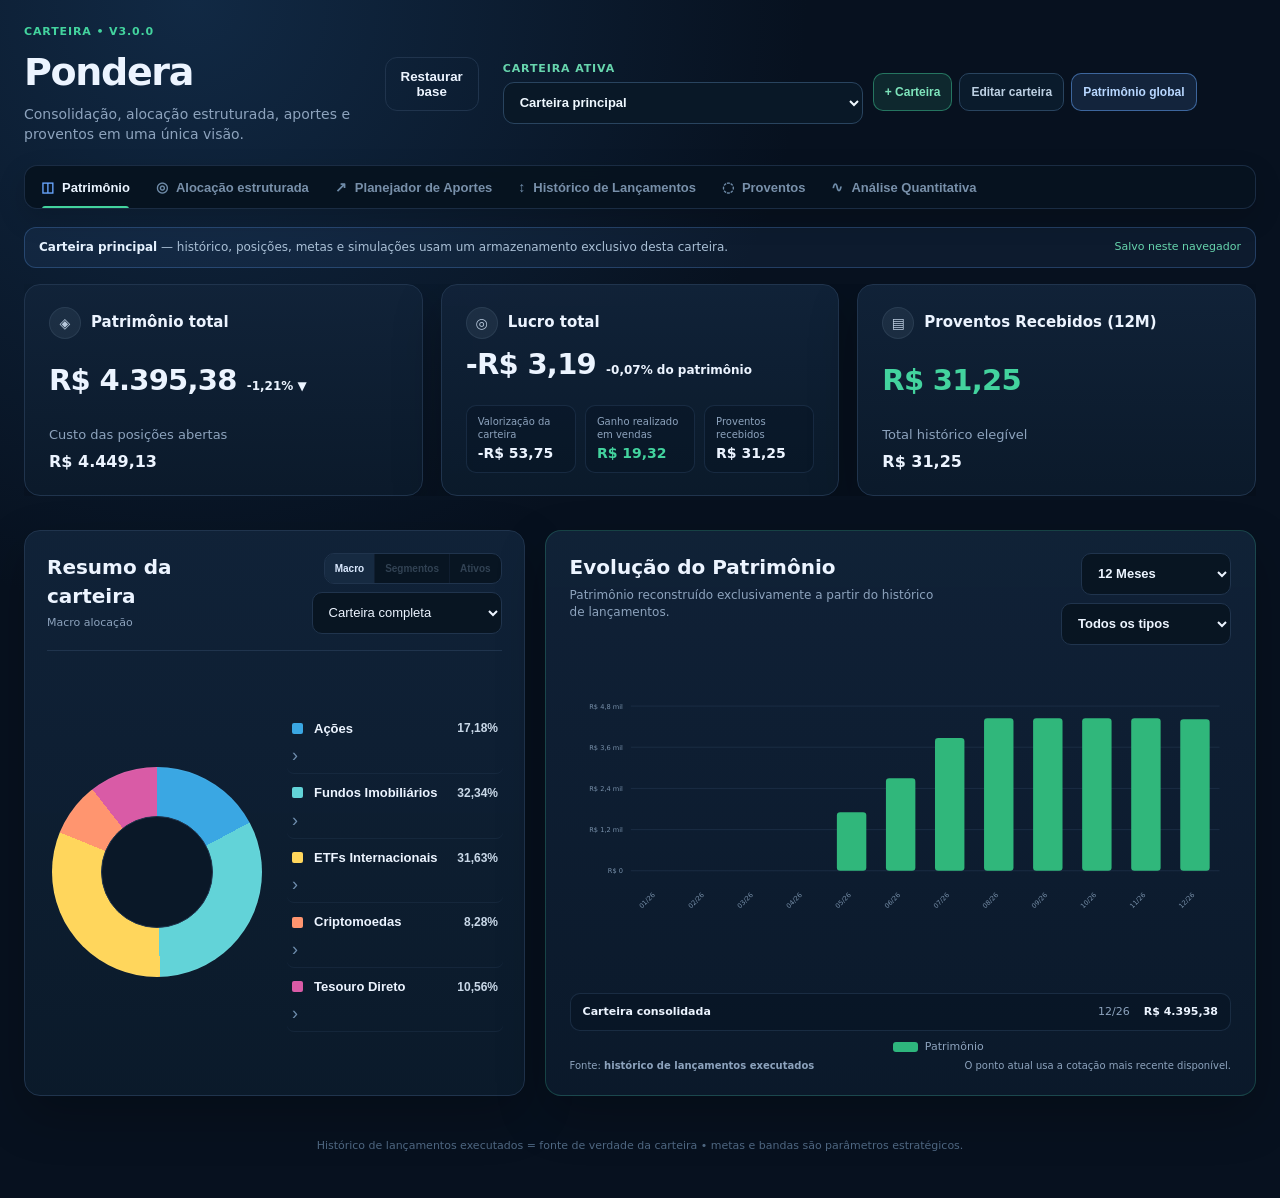
==== docs/index.html @ 2f313260 "feat: add local multi-portfolio consolidation" ====
<!doctype html>
<html lang="pt-BR">
<head>
<meta charset="utf-8"><meta name="viewport" content="width=device-width,initial-scale=1">
<title>Pondera | Carteira</title>
<meta name="description" content="Pondera — consolidação de carteira, alocação estruturada, planejamento de aportes e proventos.">
<link rel="stylesheet" href="styles.css">
<link rel="stylesheet" href="v13.css">
<link rel="stylesheet" href="v14.css">
<link rel="stylesheet" href="v24-patrimonio.css?v=24.5">
<link rel="stylesheet" href="v26.css?v=26.2">
<link rel="stylesheet" href="v28.css?v=28.3">
<link rel="stylesheet" href="v29.css?v=29.0">
<link rel="stylesheet" href="v33-portfolio-summary.css?v=33.0">
<link rel="stylesheet" href="v37-quantitative.css?v=37.1">
<link rel="stylesheet" href="v38-quantitative.css?v=38.2">
<link rel="stylesheet" href="v39-workspace.css?v=39.1">
<link rel="stylesheet" href="v40-platform.css?v=40.0">
</head>
<body>
<main class="shell">
<header class="topbar">
  <div>
    <div class="eyebrow">CARTEIRA • V3.1.0 LOCAL</div>
    <h1>Pondera</h1>
    <p>Consolidação, alocação estruturada, aportes e proventos em uma única visão.</p>
  </div>
  <button id="reset" class="ghost">Restaurar base</button>
</header>

<section id="kpis" class="grid kpis"></section>

<section class="card contribution">
  <div class="controlIntro">
    <h2>Planejador de aportes <span class="infoTip" tabindex="0" data-tip="Distribui o orçamento mensal entre as classes mais abaixo de seus pesos-alvo. A sugestão é apenas um ponto de partida: os aportes podem ser alterados manualmente ou alimentados pela simulação de lançamentos.">?</span></h2>
    <p>Defina seu orçamento do mês e ajuste a distribuição entre as classes.</p>
  </div>
  <div class="controlGrid">
    <label>Aporte do mês <span class="infoTip" tabindex="0" data-tip="É o orçamento total que você pretende investir neste mês. O planejador usa esse valor para calcular uma sugestão de distribuição.">?</span><div class="inputMoney"><span>R$</span><input id="contribution" type="number" min="0" step="50"></div></label>
    <div><span class="controlLabel">Saldo do aporte <span class="infoTip" tabindex="0" data-tip="Mostra quanto do orçamento ainda falta distribuir. Se ficar negativo, a soma dos aportes escolhidos ultrapassou o orçamento do mês.">?</span></span><div id="contributionBalance" class="balanceBox"></div></div>
    <label>Banda de desbalanceamento <span class="infoTip" tabindex="0" data-tip="Define a tolerância em torno da meta de cada classe. Exemplo: meta de 20% com banda de 25% aceita pesos entre 15% e 25%.">?</span><div class="bandInput"><span>±</span><input id="band" type="number" min="0" max="100" step="1"><span>%</span></div></label>
    <button id="applySuggestion" class="primary">Aplicar sugestão do planejador</button>
  </div>
</section>

<section class="card chartsCard">
  <div class="sectionTitle">
    <div>
      <h2>Macro alocação da carteira <span class="infoTip" tabindex="0" data-tip="Mostra como seu patrimônio está distribuído entre as grandes classes de ativos. Clique em uma fatia ou na legenda para destacar uma classe.">?</span></h2>
      <p>Compare a composição atual com os pesos-alvo definidos abaixo.</p>
    </div>
    <button id="toggleIdeal" class="ghost compact">Mostrar ideal</button>
  </div>
  <div id="charts" class="charts">
    <div class="chartPanel">
      <div class="chartHeading"><strong>Atual</strong><span>Composição hoje</span></div>
      <div class="pieWrap"><div id="currentPie" class="pie interactivePie" role="img" aria-label="Gráfico de macro alocação atual"><div class="pieCenter"><strong id="currentPieLabel">Atual</strong><span id="currentPieValue">100%</span></div></div></div>
      <div id="currentLegend" class="legend"></div>
    </div>
    <div id="idealPanel" class="chartPanel idealPanel hidden">
      <div class="chartHeading"><strong>Ideal</strong><span>Pesos-alvo</span></div>
      <div class="pieWrap"><div id="idealPie" class="pie interactivePie" role="img" aria-label="Gráfico de macro alocação ideal"><div class="pieCenter"><strong id="idealPieLabel">Ideal</strong><span id="idealTotal">100%</span></div></div></div>
      <div id="idealLegend" class="legend"></div>
    </div>
  </div>
  <div id="pieHint" class="chartHint">Clique em uma fatia ou em uma classe da legenda para destacá-la.</div>
</section>

<section class="layout">
  <div class="card tableCard">
    <div class="sectionTitle">
      <div><h2>Macro alocação</h2><p>Edite valores, metas e aportes. Os nomes das classes seguem um catálogo padronizado.</p></div>
      <div class="sectionActions"><span id="targetTotal" class="pill"></span><button id="addClass" class="ghost compact">+ Adicionar classe</button></div>
    </div>
    <div class="tableWrap"><table><thead><tr>
      <th>Classe</th><th>Valor atual</th><th>Peso atual</th>
      <th>Meta <span class="infoTip" tabindex="0" data-tip="Percentual desejado para a classe na sua carteira ideal. O conjunto das metas deve, de preferência, somar 100%.">?</span></th>
      <th>Faixa <span class="infoTip" tabindex="0" data-tip="Intervalo aceitável calculado a partir da meta e da banda de desbalanceamento escolhida.">?</span></th>
      <th>Status <span class="infoTip" tabindex="0" data-tip="OK significa que o peso atual está dentro da faixa permitida. NOK significa que a classe está fora da banda definida.">?</span></th>
      <th>Aporte <span class="infoTip" tabindex="0" data-tip="Valor planejado para investir nesta classe. Pode vir da sugestão do planejador, de edição manual ou da soma das compras em simulação.">?</span></th>
      <th>Peso pós-aporte <span class="infoTip" tabindex="0" data-tip="Participação projetada da classe depois de considerar exatamente os aportes preenchidos na tabela.">?</span></th><th>Ações</th>
    </tr></thead><tbody id="rows"></tbody></table></div>
  </div>
  <aside class="card recommendation">
    <div class="sectionTitle"><div><h2>Distribuição planejada <span class="infoTip" tabindex="0" data-tip="Resume para onde irá o aporte deste mês. A classe de maior prioridade aparece destacada antes da lista.">?</span></h2><p>Seu plano atual comparado à sugestão do planejador de aportes.</p></div></div>
    <div id="priorityCard" class="priorityCard"></div><div id="ranking" class="rankList"></div>
    <div class="note"><strong>Como funciona</strong><p>O planejador busca reduzir os déficits em relação aos pesos-alvo. Se houver lançamentos em simulação, as compras passam a alimentar automaticamente a coluna Aporte.</p></div>
  </aside>
</section>

<section id="transactionsSection" class="card transactionsCard">
  <div class="sectionTitle holdingsTitle">
    <div><h2>Lançamentos & simulação de aportes <span class="infoTip" tabindex="0" data-tip="Monte uma lista de compras antes de executá-las. Enquanto estiverem em simulação, as compras alimentam a coluna Aporte e recalculam os pesos projetados. Só depois da execução o valor atual da carteira é alterado.">?</span></h2><p>Teste uma combinação de compras, compare com o aporte ideal por classe e execute somente quando estiver satisfeito.</p></div>
    <div class="txHeaderActions"><button id="clearSimulation" class="dangerGhost">Limpar simulação</button><button id="newTransaction" class="primary compactPrimary">+ Novo lançamento</button></div>
  </div>
  <div id="txSummary" class="txSummary"></div>
  <div class="tableWrap"><table class="pendingTable"><thead><tr><th>Ativo</th><th>Classe</th><th>Ordem</th><th>Quantidade</th><th>Preço unitário</th><th>Total</th><th>Aporte ideal</th><th>Data</th><th>Ações</th></tr></thead><tbody id="pendingRows"></tbody></table></div>
  <div class="txFooter"><div class="txFooterText">Compras em simulação entram na coluna <strong>Aporte</strong>. Vendas ficam registradas no teste, mas só alteram o patrimônio quando os lançamentos são executados.</div><button id="executeTransactions" class="executeButton">Executar lançamentos</button></div>
  <div class="historyBlock">
    <div class="historyHeader"><div><h3>Histórico de lançamentos</h3><span id="historyCount"></span></div><button id="toggleHistory" class="ghost compact">Ver todos</button></div>
    <div class="tableWrap"><table class="historyTable"><thead><tr><th>Ativo</th><th>Classe</th><th>Ordem</th><th>Quantidade</th><th>Preço unitário</th><th>Total</th><th>Data</th><th>Origem</th></tr></thead><tbody id="historyRows"></tbody></table></div>
  </div>
</section>

<section class="card evolutionCard">
  <div class="evolutionHeader">
    <div><h2>Evolução de aportes <span class="infoTip" tabindex="0" data-tip="Usa os lançamentos de compra registrados no histórico. As barras mostram o total acumulado e a linha mostra quanto foi aportado em cada mês ou ano.">?</span></h2><p> acompanhe quanto foi aportado ao longo do tempo e alterne entre visão mensal e anual.</p></div>
    <div class="chartControls"><button id="modeMonthly" class="active">Mensal</button><button id="modeAnnual">Anual</button><select id="chartRange"><option value="12">12 meses</option><option value="24">24 meses</option><option value="all">Todo o histórico</option></select></div>
  </div>
  <div id="aportesChart" class="aportesChart"></div>
  <div class="chartLegendV14"><span><i class="legendBar"></i>Aportes acumulados</span><span><i class="legendLine"></i>Aporte do período</span></div>
  <div class="chartFootV14"><span id="chartEvolutionSummary"></span><span>Compras históricas em USD sem câmbio conhecido não são convertidas automaticamente.</span></div>
</section>

<section class="card holdingsCard">
  <div class="sectionTitle holdingsTitle">
    <div><h2>Ativos na carteira <span class="infoTip" tabindex="0" data-tip="Cadastro dos ativos individuais da carteira. Lançamentos executados nesta versão passam a atualizar automaticamente as posições correspondentes.">?</span></h2><p>Pesquise, filtre por classe e use “Testar aporte” para enviar um ativo à simulação de lançamentos.</p></div>
    <button id="addHolding" class="primary compactPrimary">+ Adicionar ativo</button>
  </div>
  <div class="holdingsToolbar"><div id="holdingFilters" class="filterChips"></div><div class="holdingSearch"><span>⌕</span><input id="holdingSearch" type="search" placeholder="Buscar ativo ou nome"></div></div>
  <div class="tableWrap holdingsTableWrap"><table class="holdingsTable"><thead><tr><th>Ativo</th><th>Classe</th><th>Quantidade</th><th>Preço</th><th>Valor</th><th>Peso na lista <span class="infoTip" tabindex="0" data-tip="Participação do ativo no valor total dos ativos cadastrados nesta lista.">?</span></th><th>Ações</th></tr></thead><tbody id="holdingRows"></tbody></table></div>
  <div class="holdingsFooter"><span id="holdingSummary"></span><button id="toggleHoldings" class="ghost compact">Ver todos</button></div>
</section>

<footer>Histórico de lançamentos executados = fonte de verdade da carteira • metas e bandas são parâmetros estratégicos.</footer>
</main>

<dialog id="classDialog" class="modal"><form id="classForm" method="dialog" class="modalCard"><div class="modalHeader"><div><span class="eyebrow">MACRO ALOCAÇÃO</span><h3>Adicionar classe</h3></div><button type="button" class="iconButton" data-close="classDialog">×</button></div><label id="classNameLegacy">Nome da classe<input id="className" type="text" required placeholder="Classe"></label><div class="modalGrid"><label>Valor atual (R$)<input id="classCurrent" type="number" min="0" step="10" value="0"></label><label>Meta (%)<input id="classTarget" type="number" min="0" max="100" step="1" value="0"></label></div><div class="modalActions"><button type="button" class="ghost" data-close="classDialog">Cancelar</button><button type="submit" class="primary">Adicionar classe</button></div></form></dialog>

<dialog id="holdingDialog" class="modal"><form id="holdingForm" method="dialog" class="modalCard"><div class="modalHeader"><div><span class="eyebrow">LISTA DE ATIVOS</span><h3 id="holdingDialogTitle">Adicionar ativo</h3></div><button type="button" class="iconButton" data-close="holdingDialog">×</button></div><input id="holdingEditId" type="hidden"><div class="modalGrid"><label>Ticker<input id="holdingTicker" type="text" required placeholder="Ex.: ITUB4"></label><label>Nome / descrição<input id="holdingName" type="text" placeholder="Ex.: Itaú Unibanco"></label></div><label>Classe<select id="holdingClass"></select></label><div class="modalGrid three"><label>Quantidade<input id="holdingQty" type="number" min="0" step="0.000001" value="0"></label><label>Preço (R$)<input id="holdingPrice" type="number" min="0" step="0.01" value="0"></label><label>Valor total (R$)<input id="holdingValue" type="number" min="0" step="0.01" placeholder="automático"></label></div><div class="modalHelp">Se “Valor total” ficar vazio, o sistema usa quantidade × preço.</div><div class="modalActions"><button type="button" class="ghost" data-close="holdingDialog">Cancelar</button><button type="submit" class="primary">Salvar ativo</button></div></form></dialog>

<dialog id="txDialog" class="modal modalWide"><form id="txForm" method="dialog" class="modalCard"><div class="modalHeader"><div><span class="eyebrow">SIMULAÇÃO</span><h3>Novo lançamento</h3></div><button id="closeTxDialog" type="button" class="iconButton">×</button></div><div class="txFormGrid"><label>Ativo / ticker<input id="txTicker" type="text" required placeholder="Ex.: ITUB4"></label><label>Nome / descrição<input id="txName" type="text" placeholder="Opcional"></label></div><div class="txFormGrid three"><label>Classe<select id="txClass"></select></label><label>Ordem<select id="txSide"><option>Compra</option><option>Venda</option></select></label><label>Moeda<select id="txCurrency"><option value="BRL">BRL</option><option value="USD">USD</option></select></label></div><div class="txFormGrid three"><label>Quantidade<input id="txQty" type="number" min="0" step="0.000001" required></label><label>Preço unitário<input id="txPrice" type="number" min="0" step="0.000001" required></label><label id="txFxWrap" class="fxField hidden">Câmbio USD/BRL<input id="txFx" type="number" min="0" step="0.0001" placeholder="Ex.: 5,40"></label></div><div class="txFormGrid"><label>Data do lançamento<input id="txDate" type="date" required></label><div></div></div><div class="txPreview"><div class="txPreviewBox"><span>Total na moeda</span><strong id="txNativePreview">R$ 0,00</strong></div><div class="txPreviewBox"><span>Total consolidado</span><strong id="txBrlPreview">R$ 0,00</strong></div><div class="txPreviewBox"><span>Aporte ideal da classe</span><strong id="txIdealPreview">R$ 0,00</strong></div></div><div class="modalHelp">Para ativos em USD, informe o câmbio usado na operação. O dashboard precisa do valor equivalente em reais para projetar e consolidar a macro alocação.</div><div class="modalActions"><button type="button" class="ghost" onclick="document.getElementById('txDialog').close()">Cancelar</button><button type="submit" class="primary">Adicionar à simulação</button></div></form></dialog>

<div id="globalTooltip" class="globalTooltip" role="tooltip" aria-hidden="true"></div>
<script src="config.js?v=40.0"></script>
<script src="core/finance-service.js?v=40.0"></script>
<script src="core/supabase-repository.js?v=40.0"></script>
<script src="core/portfolio-store.js?v=40.0"></script>
<script src="core/local-portfolio-repository.js?v=40.1"></script>
<script src="core/local-consolidation.js?v=40.1"></script>
<script src="app.js?v=12.2"></script>
<script src="v13-core.js"></script>
<script src="v13-tooltips.js?v=13.1"></script>
<script src="v14.js"></script>
<script src="v21.js?v=21.36"></script>
<script src="v40-platform.js?v=40.1"></script>
</body>
</html>
---- docs/styles.css ----
:root{--bg:#07111f;--panel:#0d1b2d;--panel2:#102238;--line:#20344d;--text:#ecf4ff;--muted:#8da3bd;--green:#43d39e;--amber:#ffbd66;--red:#ff7b86;--blue:#69a7ff;--shadow:0 20px 50px rgba(0,0,0,.24)}*{box-sizing:border-box}body{margin:0;background:radial-gradient(circle at 15% 0%,#112944 0,transparent 38%),var(--bg);color:var(--text);font-family:Inter,ui-sans-serif,system-ui,-apple-system,BlinkMacSystemFont,"Segoe UI",sans-serif}.shell{max-width:1520px;margin:auto;padding:34px 28px 50px}.topbar{display:flex;align-items:flex-start;justify-content:space-between;gap:24px;margin-bottom:28px}.eyebrow{font-size:12px;letter-spacing:.14em;color:var(--green);font-weight:800}.topbar h1{font-size:34px;letter-spacing:-.03em;margin:8px 0 6px}.topbar p,.sectionTitle p,.contribution p,.holdingsTitle p{color:var(--muted);margin:0}.ghost,.primary{border-radius:12px;padding:11px 15px;cursor:pointer;font-weight:700}.ghost{background:transparent;color:var(--text);border:1px solid var(--line)}.ghost:hover{border-color:#365474;background:rgba(105,167,255,.05)}.ghost.compact{padding:9px 12px;font-size:12px}.primary{background:linear-gradient(180deg,#53dca8,#37bf8d);color:#062117;border:0;align-self:end;min-height:42px}.primary:hover{filter:brightness(1.05)}.compactPrimary{padding:9px 13px;min-height:38px;font-size:12px}.grid{display:grid}.kpis{grid-template-columns:repeat(auto-fit,minmax(190px,1fr));gap:14px;margin-bottom:14px}.card{background:linear-gradient(180deg,rgba(17,35,57,.94),rgba(11,26,43,.96));border:1px solid var(--line);border-radius:18px;box-shadow:var(--shadow)}.kpi{padding:20px}.kpiLabel{display:flex!important;align-items:center;gap:6px;color:var(--muted);font-size:13px}.kpi strong{display:block;font-size:25px;margin:10px 0 5px;letter-spacing:-.02em}.kpi small{color:#6f87a3;line-height:1.35}.kpi.accent{border-color:rgba(67,211,158,.4);box-shadow:inset 0 0 0 1px rgba(67,211,158,.08),var(--shadow)}.kpi.dispersion{border-color:rgba(192,132,252,.34)}.contribution{display:flex;align-items:center;justify-content:space-between;gap:28px;padding:19px 22px;margin-bottom:14px}.controlIntro{max-width:440px}.contribution h2,.sectionTitle h2{font-size:17px;margin:0 0 5px}.controlGrid{display:grid;grid-template-columns:180px 190px 210px auto;gap:12px;align-items:end}.contribution label,.controlLabel{font-size:12px;color:var(--muted);font-weight:700}.inputMoney,.cellInput,.targetInput,.bandInput{display:flex;align-items:center;background:#081522;border:1px solid var(--line);border-radius:10px;overflow:hidden;margin-top:6px}.inputMoney span,.cellInput span,.targetInput span,.bandInput span{padding:0 9px;color:var(--muted);font-size:12px}.inputMoney input,.cellInput input,.targetInput input,.bandInput input{background:transparent;color:var(--text);border:0;outline:0;padding:10px 8px;font-weight:700}.inputMoney input{width:130px}.cellInput input{width:105px}.targetInput input{width:58px}.bandInput input{width:70px;text-align:center}.aporteInput input{width:95px}.balanceBox{height:42px;margin-top:6px;border:1px solid var(--line);border-radius:10px;background:#081522;padding:7px 12px;display:flex;justify-content:center;flex-direction:column}.balanceBox strong{font-size:14px}.balanceBox small{font-size:10px;margin-top:1px}.balanceBox.good strong,.balanceBox.good small{color:var(--green)}.balanceBox.warn strong,.balanceBox.warn small{color:var(--amber)}.balanceBox.over strong,.balanceBox.over small{color:var(--red)}.chartsCard{padding:20px;margin-bottom:14px}.sectionTitle{display:flex;justify-content:space-between;align-items:flex-start;gap:16px;margin-bottom:18px}.sectionActions{display:flex;align-items:center;gap:9px;flex-wrap:wrap;justify-content:flex-end}.charts{display:grid;grid-template-columns:1fr;gap:14px}.charts.compare{grid-template-columns:1fr 1fr}.chartPanel{border:1px solid rgba(32,52,77,.78);border-radius:15px;padding:18px;background:rgba(5,16,29,.32);display:grid;grid-template-columns:auto minmax(260px,420px);grid-template-areas:"head head" "pie legend";gap:14px 24px;align-items:center;justify-content:start}.charts.compare .chartPanel{grid-template-columns:auto minmax(220px,1fr);justify-content:stretch}.chartHeading{grid-area:head;display:flex;align-items:baseline;gap:8px}.chartHeading strong{font-size:14px}.chartHeading span{font-size:11px;color:var(--muted)}.pieWrap{grid-area:pie;display:grid;place-items:center}.pie{width:210px;height:210px;border-radius:50%;position:relative;display:grid;place-items:center;box-shadow:inset 0 0 0 1px rgba(255,255,255,.04);transition:background .2s ease,transform .2s ease}.interactivePie{cursor:pointer}.interactivePie:hover{transform:scale(1.012)}.pieCenter{width:116px;height:116px;border-radius:50%;background:#0a1828;border:1px solid var(--line);display:grid;place-items:center;align-content:center;gap:2px;position:relative;z-index:1;text-align:center;padding:10px}.pieCenter strong{font-size:13px;max-width:94px;line-height:1.15}.pieCenter span{font-size:11px;color:var(--muted)}.legend{grid-area:legend;display:grid;grid-template-columns:repeat(2,minmax(155px,195px));gap:10px 16px;align-content:center;max-width:430px}.charts.compare .legend{grid-template-columns:repeat(2,minmax(125px,1fr));max-width:none}.legendItem{display:grid;grid-template-columns:10px 1fr auto;align-items:center;gap:9px;font-size:12px;color:var(--muted);padding:7px 8px;border-radius:9px;cursor:pointer;border:1px solid transparent;transition:.18s ease}.legendItem:hover{background:rgba(105,167,255,.06)}.legendItem strong{font-size:13px;color:var(--text);font-weight:700}.legendItem>span:last-child{font-size:12px}.legendDot{width:10px;height:10px;border-radius:50%}.legendItem.selected{background:rgba(105,167,255,.09);border-color:rgba(105,167,255,.24)}.legendItem.dimmed{opacity:.38}.chartHint{font-size:11px;color:#607997;margin-top:12px}.hidden{display:none!important}.layout{display:grid;grid-template-columns:minmax(0,1fr) 350px;gap:14px;margin-bottom:14px}.tableCard{padding:20px;overflow:hidden}.pill{display:inline-flex;align-items:center;border-radius:999px;padding:6px 10px;font-size:11px;font-weight:800;letter-spacing:.04em}.pill.ok{background:rgba(67,211,158,.13);color:#73e4b9;border:1px solid rgba(67,211,158,.25)}.pill.warn{background:rgba(255,189,102,.13);color:#ffd096;border:1px solid rgba(255,189,102,.25)}.pill.bad{background:rgba(255,123,134,.13);color:#ff9fa8;border:1px solid rgba(255,123,134,.25)}.tableWrap{overflow-x:auto}table{width:100%;border-collapse:collapse;min-width:1200px}th{font-size:11px;text-transform:uppercase;letter-spacing:.06em;color:#69829e;text-align:left;padding:0 12px 11px;white-space:nowrap}td{padding:13px 12px;border-top:1px solid rgba(32,52,77,.72);font-size:13px;color:#cdd9e8}.assetName{display:flex;align-items:center;font-weight:700;color:var(--text);white-space:nowrap}.dot{width:8px;height:8px;border-radius:50%;background:var(--blue);margin-right:9px;box-shadow:0 0 0 4px rgba(105,167,255,.1)}.bar{width:82px;height:4px;background:#162a42;border-radius:3px;margin-top:6px;overflow:hidden}.bar i{display:block;height:100%;background:linear-gradient(90deg,var(--blue),var(--green));border-radius:3px}.positive{color:var(--green)}.postWeight{display:flex;flex-direction:column;gap:5px}.postWeight small{font-size:10px;color:var(--muted)}.recommendation{padding:20px}.rankList{display:flex;flex-direction:column;gap:3px}.rank{display:grid;grid-template-columns:28px 1fr auto;align-items:center;gap:10px;padding:12px 0;border-top:1px solid rgba(32,52,77,.72)}.rank:first-child{border-top:0}.rankNo{width:24px;height:24px;display:grid;place-items:center;border-radius:8px;background:#142a43;color:#8bb9f7;font-size:11px;font-weight:800}.rank div{display:flex;flex-direction:column}.rank small{color:var(--muted);margin-top:3px;line-height:1.35}.rank b{font-size:12px;color:var(--green)}.note{margin-top:17px;padding:14px;border-radius:13px;background:rgba(105,167,255,.07);border:1px solid rgba(105,167,255,.15)}.note strong{font-size:12px}.note p{font-size:12px;line-height:1.5;color:var(--muted);margin:6px 0 0}.dangerButton,.editButton{border:1px solid rgba(255,123,134,.22);background:rgba(255,123,134,.06);color:#ff9fa8;border-radius:9px;cursor:pointer;padding:7px 9px;font-weight:700;font-size:11px}.editButton{border-color:rgba(105,167,255,.22);background:rgba(105,167,255,.06);color:#9bc3ff}.rowActions{display:flex;gap:6px}.holdingsCard{padding:20px}.holdingsTitle{align-items:center}.holdingsToolbar{display:flex;justify-content:space-between;gap:14px;align-items:center;margin-bottom:16px}.filterChips{display:flex;flex-wrap:wrap;gap:7px}.filterChip{border:1px solid var(--line);background:#091827;color:#8ca6c2;padding:7px 11px;border-radius:999px;font-size:11px;font-weight:700;cursor:pointer}.filterChip.active{background:rgba(105,167,255,.13);border-color:rgba(105,167,255,.35);color:#b8d6ff}.holdingSearch{display:flex;align-items:center;min-width:240px;border:1px solid var(--line);background:#081522;border-radius:11px;padding:0 10px}.holdingSearch span{color:#6c86a2}.holdingSearch input{width:100%;border:0;background:transparent;color:var(--text);outline:0;padding:10px 7px}.holdingsTable{min-width:920px}.holdingTicker{display:flex;flex-direction:column;gap:3px}.holdingTicker strong{font-size:13px;color:var(--text)}.holdingTicker small{font-size:10px;color:var(--muted);max-width:250px;white-space:nowrap;overflow:hidden;text-overflow:ellipsis}.classBadge{display:inline-flex;padding:5px 8px;border-radius:999px;background:rgba(105,167,255,.08);border:1px solid rgba(105,167,255,.16);font-size:10px;color:#a9c9f2;font-weight:700}.holdingsFooter{display:flex;align-items:center;justify-content:space-between;border-top:1px solid rgba(32,52,77,.72);padding-top:13px;margin-top:5px}.holdingsFooter span{font-size:11px;color:var(--muted)}.emptyState{text-align:center;padding:28px;color:var(--muted)}.infoTip{position:relative;display:inline-grid!important;place-items:center;width:16px;height:16px;border:1px solid #36516e;border-radius:50%;font-size:10px!important;line-height:1;color:#8eacca!important;background:#0a1b2d;cursor:help;vertical-align:middle;font-weight:800!important;text-transform:none!important;letter-spacing:0!important}.infoTip:hover,.infoTip:focus{border-color:#6ca9ed;color:#cfe5ff!important;outline:none}.infoTip::after{content:attr(data-tip);position:absolute;left:50%;bottom:calc(100% + 10px);transform:translateX(-50%) translateY(3px);width:270px;max-width:min(270px,80vw);padding:10px 12px;border-radius:10px;background:#eaf3ff;color:#10233a;font-size:11px;line-height:1.45;font-weight:600;letter-spacing:0;text-transform:none;box-shadow:0 14px 36px rgba(0,0,0,.32);opacity:0;visibility:hidden;pointer-events:none;transition:.16s ease;z-index:50;white-space:normal;text-align:left}.infoTip::before{content:"";position:absolute;left:50%;bottom:calc(100% + 4px);transform:translateX(-50%);border:6px solid transparent;border-top-color:#eaf3ff;opacity:0;visibility:hidden;transition:.16s ease;z-index:51}.infoTip:hover::after,.infoTip:focus::after,.infoTip:hover::before,.infoTip:focus::before{opacity:1;visibility:visible;transform:translateX(-50%) translateY(0)}dialog.modal{border:0;padding:0;background:transparent;color:var(--text);max-width:620px;width:calc(100% - 28px)}dialog::backdrop{background:rgba(2,8,15,.72);backdrop-filter:blur(3px)}.modalCard{background:#0c1c2f;border:1px solid var(--line);border-radius:18px;padding:20px;box-shadow:0 28px 80px rgba(0,0,0,.45)}.modalHeader{display:flex;justify-content:space-between;align-items:flex-start;margin-bottom:18px}.modalHeader h3{margin:5px 0 0;font-size:21px}.iconButton{border:1px solid var(--line);background:#081522;color:var(--text);border-radius:9px;width:34px;height:34px;cursor:pointer;font-size:20px}.modalCard label{display:flex;flex-direction:column;gap:6px;color:var(--muted);font-size:11px;font-weight:700;margin-bottom:13px}.modalCard input,.modalCard select{width:100%;background:#081522;border:1px solid var(--line);border-radius:10px;color:var(--text);outline:0;padding:10px 11px}.modalGrid{display:grid;grid-template-columns:1fr 1fr;gap:12px}.modalGrid.three{grid-template-columns:repeat(3,1fr)}.modalActions{display:flex;justify-content:flex-end;gap:9px;margin-top:8px}.modalHelp{font-size:10px;color:#647d99;margin-top:-4px}.modal .primary{align-self:auto}footer{text-align:center;color:#506984;font-size:11px;margin-top:24px}@media(max-width:1220px){.contribution{align-items:flex-start;flex-direction:column}.controlGrid{width:100%;grid-template-columns:repeat(2,minmax(180px,1fr))}.primary{align-self:stretch}.layout{grid-template-columns:1fr}.recommendation{order:-1}}@media(max-width:900px){.charts.compare{grid-template-columns:1fr}.chartPanel,.charts.compare .chartPanel{grid-template-columns:1fr;grid-template-areas:"head" "pie" "legend";justify-content:stretch}.legend,.charts.compare .legend{grid-template-columns:repeat(2,minmax(130px,1fr));max-width:none}.holdingsToolbar{align-items:stretch;flex-direction:column}.holdingSearch{min-width:0;width:100%}}@media(max-width:650px){.shell{padding:22px 14px 38px}.topbar{flex-direction:column}.topbar h1{font-size:27px}.controlGrid{grid-template-columns:1fr}.inputMoney input{width:100%}.chartPanel{padding:14px}.pie{width:190px;height:190px}.legend,.charts.compare .legend{grid-template-columns:1fr}.card{border-radius:15px}.sectionTitle{flex-direction:column}.sectionActions{justify-content:flex-start}.modalGrid,.modalGrid.three{grid-template-columns:1fr}.infoTip::after{left:auto;right:-20px;transform:translateY(3px)}.infoTip::before{left:auto;right:0;transform:none}.infoTip:hover::after,.infoTip:focus::after{transform:translateY(0)}}
---- docs/v13.css ----
.kpis{grid-template-columns:repeat(2,minmax(0,1fr));gap:14px}.kpi.dispersion.good{border-color:rgba(67,211,158,.52);background:linear-gradient(180deg,rgba(16,58,50,.92),rgba(10,37,34,.96));box-shadow:inset 0 0 0 1px rgba(67,211,158,.09),var(--shadow)}.kpi.dispersion.good strong{color:#73e4b9}.kpi.dispersion.bad{border-color:rgba(255,123,134,.5);background:linear-gradient(180deg,rgba(61,31,43,.94),rgba(38,22,32,.97));box-shadow:inset 0 0 0 1px rgba(255,123,134,.08),var(--shadow)}.kpi.dispersion.bad strong{color:#ff9fa8}.priorityCard{margin:0 0 10px;padding:14px;border-radius:13px;border:1px solid rgba(67,211,158,.22);background:linear-gradient(135deg,rgba(67,211,158,.1),rgba(105,167,255,.05));display:flex;flex-direction:column;gap:5px}.priorityCard:empty{display:none}.priorityEyebrow{font-size:9px;letter-spacing:.1em;color:#71dcb4;font-weight:900}.priorityCard strong{font-size:16px;color:var(--text)}.priorityCard small{font-size:11px;color:var(--muted);line-height:1.4}.priorityMeta{display:flex;gap:7px;align-items:center;flex-wrap:wrap;margin-top:3px}.priorityMeta span{font-size:10px;border-radius:999px;padding:5px 8px;background:rgba(105,167,255,.08);border:1px solid rgba(105,167,255,.15);color:#a8c9f2}.infoTip::before,.infoTip::after{display:none!important}.globalTooltip{position:fixed;z-index:10000;width:min(300px,calc(100vw - 24px));padding:11px 13px;border-radius:11px;background:#edf5ff;color:#10233a;border:1px solid rgba(105,167,255,.28);font-size:12px;line-height:1.5;font-weight:600;box-shadow:0 18px 48px rgba(0,0,0,.38);opacity:0;visibility:hidden;pointer-events:none;transition:opacity .12s ease,visibility .12s ease}.globalTooltip.show{opacity:1;visibility:visible}.infoTip{cursor:pointer}.modalCard .catalogHelp{font-size:10px;color:#6f87a3;margin:-5px 0 13px}.otherClassField.hidden{display:none}.catalogOptionNote{font-size:10px;color:#6d86a1}.modalCard select option:disabled{color:#52657a}.recommendation .sectionTitle{margin-bottom:12px}@media(max-width:760px){.kpis{grid-template-columns:1fr}.globalTooltip{width:min(290px,calc(100vw - 20px))}}
---- docs/v14.css ----
.transactionsCard,.evolutionCard{padding:20px;margin-bottom:14px}.txHeaderActions,.chartControls{display:flex;gap:8px;align-items:center;flex-wrap:wrap}.txSummary{display:grid;grid-template-columns:repeat(4,minmax(150px,1fr));gap:10px;margin:14px 0 18px}.txStat{background:#081522;border:1px solid var(--line);border-radius:13px;padding:12px 14px}.txStat span{display:block;font-size:10px;color:var(--muted);text-transform:uppercase;letter-spacing:.06em}.txStat strong{display:block;font-size:17px;margin-top:5px;color:var(--text)}.txStat.good strong{color:var(--green)}.txStat.bad strong{color:var(--red)}.txStat.warn strong{color:var(--amber)}.pendingTable{min-width:1120px}.txSide{display:inline-flex;align-items:center;gap:6px;padding:5px 8px;border-radius:999px;font-size:10px;font-weight:800}.txSide.buy{color:#73e4b9;background:rgba(67,211,158,.09);border:1px solid rgba(67,211,158,.2)}.txSide.sell{color:#ff9fa8;background:rgba(255,123,134,.08);border:1px solid rgba(255,123,134,.2)}.txIdeal{display:flex;flex-direction:column;gap:3px}.txIdeal strong{font-size:12px;color:#b8d6ff}.txIdeal small{font-size:10px;color:var(--muted)}.txFooter{display:flex;justify-content:space-between;gap:12px;align-items:center;margin-top:14px;padding-top:14px;border-top:1px solid rgba(32,52,77,.72)}.txFooterText{font-size:11px;color:var(--muted);line-height:1.45}.executeButton{background:linear-gradient(180deg,#69a7ff,#4b8eea);color:#06172a;border:0;border-radius:11px;padding:11px 15px;font-weight:800;cursor:pointer}.executeButton:disabled{opacity:.4;cursor:not-allowed}.historyBlock{margin-top:22px;padding-top:18px;border-top:1px solid rgba(32,52,77,.72)}.historyHeader{display:flex;align-items:center;justify-content:space-between;margin-bottom:12px}.historyHeader h3{font-size:14px;margin:0}.historyHeader span{font-size:10px;color:var(--muted)}.historyTable{min-width:980px}.historyTable td{font-size:12px}.historyTicker{display:flex;flex-direction:column;gap:2px}.historyTicker strong{color:var(--text)}.historyTicker small{font-size:9px;color:var(--muted)}.currencyNote{font-size:9px;color:var(--amber);margin-top:2px}.evolutionHeader{display:flex;justify-content:space-between;align-items:flex-start;gap:16px;margin-bottom:8px}.chartControls button,.chartControls select{border:1px solid var(--line);background:#081522;color:var(--muted);border-radius:10px;padding:8px 11px;font-size:11px;font-weight:700;cursor:pointer}.chartControls button.active{color:#cfe5ff;border-color:rgba(105,167,255,.45);background:rgba(105,167,255,.11)}.chartControls select{outline:0}.aportesChart{height:330px;position:relative;margin-top:12px;overflow:hidden}.aportesChart svg{width:100%;height:100%;display:block}.chartLegendV14{display:flex;justify-content:center;gap:18px;font-size:10px;color:var(--muted);margin-top:6px}.chartLegendV14 span{display:flex;align-items:center;gap:6px}.legendBar,.legendLine{width:14px;height:8px;border-radius:3px;background:#30b77b}.legendLine{height:3px;background:#8be5bd}.chartFootV14{display:flex;justify-content:space-between;gap:12px;margin-top:8px;font-size:10px;color:#617a96}.chartEmpty{height:100%;display:grid;place-items:center;color:var(--muted);font-size:12px;border:1px dashed var(--line);border-radius:14px}.holdingPlanCell{min-width:175px}.holdingPlan{display:flex;flex-direction:column;gap:4px}.holdingPlan strong{font-size:11px;color:#b8d6ff}.holdingPlan small{font-size:9px;color:var(--muted)}.holdingPlan.active strong{color:var(--green)}.quickTxButton{margin-top:3px;border:1px solid rgba(105,167,255,.23);background:rgba(105,167,255,.06);color:#9bc3ff;border-radius:8px;padding:6px 8px;font-size:10px;font-weight:800;cursor:pointer;width:max-content}.pendingHolding td{background:rgba(67,211,158,.025)}.modalWide{max-width:760px!important}.txFormGrid{display:grid;grid-template-columns:1.2fr 1fr;gap:12px}.txFormGrid.three{grid-template-columns:repeat(3,1fr)}.txPreview{display:grid;grid-template-columns:1fr 1fr;gap:10px;margin:4px 0 14px}.txPreviewBox{background:#081522;border:1px solid var(--line);border-radius:11px;padding:10px 12px}.txPreviewBox span{display:block;color:var(--muted);font-size:9px;text-transform:uppercase;letter-spacing:.05em}.txPreviewBox strong{display:block;margin-top:4px;font-size:14px}.fxField.hidden{display:none}.simBadge{display:inline-flex;padding:4px 7px;border-radius:999px;background:rgba(67,211,158,.08);border:1px solid rgba(67,211,158,.18);color:#73e4b9;font-size:9px;font-weight:800}.historyBadge{display:inline-flex;padding:4px 7px;border-radius:999px;background:rgba(105,167,255,.07);border:1px solid rgba(105,167,255,.15);color:#9bc3ff;font-size:9px;font-weight:800}.dangerGhost{border:1px solid rgba(255,123,134,.24);background:transparent;color:#ff9fa8;border-radius:9px;padding:8px 10px;font-size:10px;font-weight:800;cursor:pointer}@media(max-width:1000px){.txSummary{grid-template-columns:repeat(2,1fr)}.evolutionHeader{flex-direction:column}.txFormGrid,.txFormGrid.three{grid-template-columns:1fr 1fr}}@media(max-width:650px){.txSummary{grid-template-columns:1fr 1fr}.txHeaderActions{width:100%}.txHeaderActions button{flex:1}.txFooter{align-items:flex-start;flex-direction:column}.executeButton{width:100%}.txFormGrid,.txFormGrid.three,.txPreview{grid-template-columns:1fr}.aportesChart{height:290px}.chartFootV14{flex-direction:column}}
---- docs/v24-patrimonio.css ----
/* V2.4.2 — refinamento estrutural da aba Patrimônio.
   Somente layout/apresentação: nenhum dado da carteira é alterado. */

/* A aba Patrimônio é flex (regra herdada da V2.2). A V2.2 atribui order:1
   aos KPIs, enquanto elementos sem order ficam em 0. O grid V2.4 precisa
   receber order explícito para nunca aparecer antes dos KPIs. */
#tabPatrimonioV22 > #kpis.patrimonyKpisV24{
  order:1!important;
  margin-top:0;
  margin-bottom:18px;
}

#tabPatrimonioV22 > #patrimonyChartsGridV24{
  order:2!important;
}

#tabPatrimonioV22 .patrimonyChartsGridV24.patrimonyChartsGridV242{
  display:grid;
  grid-template-columns:minmax(340px,.86fr) minmax(0,1.54fr);
  gap:18px;
  align-items:stretch;
  margin:0 0 18px;
}

#tabPatrimonioV22 .patrimonyChartsGridV242 > #portfolioDistributionV24{
  grid-column:1;
  grid-row:1;
  min-width:0;
  height:100%;
  margin:0!important;
}

#tabPatrimonioV22 .patrimonyChartsGridV242 > .evolutionCard{
  grid-column:2;
  grid-row:1;
  min-width:0;
  height:100%;
  margin:0!important;
}

/* A macro alocação tem aba própria. Na aba Patrimônio mantemos apenas
   resumo patrimonial + composição dos ativos + evolução patrimonial. */
#tabPatrimonioV22 > .chartsCard.patrimonyLegacyHiddenV242{
  order:3!important;
  display:none!important;
}

#tabPatrimonioV22 #patrimonyOverviewGridV22{
  order:4!important;
  display:none!important;
}

#tabPatrimonioV22 .portfolioDistributionV24,
#tabPatrimonioV22 .evolutionCard{
  min-height:430px;
}

#tabPatrimonioV22 .portfolioDistributionV24 .distributionHeaderV24 h2,
#tabPatrimonioV22 .evolutionCard .evolutionHeader h2{
  font-size:19px;
}

#tabPatrimonioV22 .portfolioDistributionV24 .distributionBodyV24{
  min-height:315px;
}

#tabPatrimonioV22 .patrimonySectionOrderV242{
  position:relative;
}

@media(max-width:1180px){
  #tabPatrimonioV22 .patrimonyChartsGridV24.patrimonyChartsGridV242{
    grid-template-columns:1fr;
  }
  #tabPatrimonioV22 .patrimonyChartsGridV242 > #portfolioDistributionV24,
  #tabPatrimonioV22 .patrimonyChartsGridV242 > .evolutionCard{
    grid-column:1;
    grid-row:auto;
  }
  #tabPatrimonioV22 .portfolioDistributionV24,
  #tabPatrimonioV22 .evolutionCard{
    min-height:auto;
  }
}

@media(max-width:900px){
  #tabPatrimonioV22 > #kpis.patrimonyKpisV24{
    grid-template-columns:1fr;
  }
}
---- docs/v26.css ----
html{font-size:16px}body{font-size:15px;line-height:1.45}.shell{max-width:1440px;padding:24px 24px 44px}.topbar{margin-bottom:20px;align-items:center}.topbar h1{font-size:38px;margin:5px 0 4px;letter-spacing:-.035em}.topbar p{font-size:14px;max-width:760px}.eyebrow{font-size:12px}.card{border-radius:16px}.sectionTitle h2,.contribution h2{font-size:19px}.sectionTitle p,.holdingsTitle p{font-size:13px;line-height:1.45}.portfolioTabsV22 button{font-size:13px!important;padding:13px 18px!important}.tabIntroV22 h2{font-size:23px!important}.tabIntroV22 p{font-size:13px!important}.tabEyebrowV22{font-size:10px!important}th{font-size:12px!important}td{font-size:14px!important}.ghost.compact,.compactPrimary{font-size:13px!important}.classBadge,.segmentBadgeV18{font-size:11px!important}.holdingTicker strong{font-size:14px}.holdingTicker small{font-size:11px}.v26Hidden{display:none!important}.v26ControlsHidden{position:absolute!important;left:-100000px!important;width:1px!important;height:1px!important;overflow:hidden!important;opacity:0!important;pointer-events:none!important}
#tabPatrimonioV22 .patrimonyKpisV24{gap:18px;margin-bottom:20px}#tabPatrimonioV22 .patrimonyKpiV24{min-height:176px;padding:22px 24px}#tabPatrimonioV22 .kpiTitleV24{font-size:15px}#tabPatrimonioV22 .kpiMainV24>strong{font-size:29px}#tabPatrimonioV22 .kpiSubV24,#tabPatrimonioV22 .kpiSplitV24 span{font-size:13px}#tabPatrimonioV22 .kpiSubV24 strong,#tabPatrimonioV22 .kpiSplitV24 strong{font-size:16px}#tabPatrimonioV22 .patrimonyChartsGridV24.patrimonyChartsGridV242{grid-template-columns:minmax(430px,.95fr) minmax(0,1.35fr)!important;gap:20px!important}#tabPatrimonioV22 #portfolioDistributionV24{padding:22px!important;min-width:0}#tabPatrimonioV22 .distributionBodyV24{grid-template-columns:220px minmax(220px,1fr)!important;gap:20px!important}#tabPatrimonioV22 .distributionDonutV24{width:210px!important;height:210px!important;cursor:pointer;transition:transform .16s ease,filter .16s ease}#tabPatrimonioV22 .distributionDonutV24:hover{transform:scale(1.015);filter:brightness(1.06)}#tabPatrimonioV22 .distributionLegendV24{max-height:none!important;overflow:visible!important}#tabPatrimonioV22 .distributionLegendV24 button{grid-template-columns:12px minmax(125px,1fr) auto!important;padding:9px 5px!important;cursor:pointer!important;pointer-events:auto!important}#tabPatrimonioV22 .distributionLegendV24 button>span strong{font-size:13px!important;white-space:normal!important;overflow:visible!important;text-overflow:clip!important;line-height:1.2}#tabPatrimonioV22 .distributionLegendV24 b{font-size:12px!important}#tabPatrimonioV22 .distributionHeaderV24 h2,#tabPatrimonioV22 .evolutionHeader h2{font-size:20px!important}#tabPatrimonioV22 .chartControls select,#tabPatrimonioV22 .distributionHeaderV24 select{font-size:13px!important;min-height:42px;pointer-events:auto!important;position:relative;z-index:3}#tabPatrimonioV22 .patrimonyAppliedV24,#tabPatrimonioV22 .patrimonyGainV24{transition:opacity .15s ease,filter .15s ease}#tabPatrimonioV22 .patrimonyAppliedV24:hover,#tabPatrimonioV22 .patrimonyGainV24:hover,#tabPatrimonioV22 .v26BarSelected{filter:brightness(1.22);opacity:1}
.allocationPulseV26{display:grid;grid-template-columns:repeat(3,minmax(0,1fr));gap:16px;margin-bottom:16px;order:0}.pulseCardV26{padding:18px 20px;min-height:190px}.pulseTitleV26{display:flex;flex-direction:column;gap:3px;margin-bottom:12px}.pulseTitleV26>span{font-size:10px;letter-spacing:.11em;color:#7890aa;font-weight:850}.pulseTitleV26>strong{font-size:17px}.pulseRowsV26{display:flex;flex-direction:column;gap:5px}.pulseRowsV26>div{display:grid;grid-template-columns:24px minmax(0,1fr) auto;align-items:center;gap:9px;padding:7px 0;border-top:1px solid rgba(32,52,77,.55)}.pulseRowsV26>div:first-child{border-top:0}.pulseRowsV26 b{width:22px;height:22px;border-radius:7px;background:#14283d;display:grid;place-items:center;font-size:10px;color:#9cc7ff}.pulseRowsV26 span{display:flex;flex-direction:column;min-width:0}.pulseRowsV26 span strong{font-size:13px;white-space:nowrap;overflow:hidden;text-overflow:ellipsis}.pulseRowsV26 small{font-size:10px;color:var(--muted)}.pulseRowsV26 em{font-style:normal;font-size:12px;font-weight:800;white-space:nowrap}.pulseEmptyV26{color:var(--muted);font-size:12px}.dispersionPulseV26.good{border-color:rgba(67,211,158,.32)}.dispersionPulseV26.bad{border-color:rgba(255,123,134,.34)}.dispersionMainV26{display:flex;align-items:center;gap:12px;margin:20px 0}.dispersionMainV26>strong{font-size:34px;letter-spacing:-.035em}.dispersionMetaV26{display:flex;flex-direction:column;gap:4px;color:var(--muted);font-size:12px}.dispersionMetaV26 b{color:var(--text)}#allocationMacroSnapshotV23{order:1}.allocationMacroHeaderV25{align-items:center!important}.allocationMacroActionsV25{display:flex!important;align-items:center;gap:10px;flex-wrap:wrap;justify-content:flex-end}.macroBandV26{display:flex;align-items:center;gap:8px;font-size:11px;color:var(--muted);font-weight:750}.macroBandV26>div{display:flex;align-items:center;border:1px solid var(--line);background:#081522;border-radius:10px;height:38px;overflow:hidden}.macroBandV26 b{padding:0 8px;color:var(--muted)}.macroBandV26 input{width:54px;border:0!important;background:transparent!important;color:var(--text);font-size:14px;font-weight:800;text-align:center;outline:0;padding:8px 2px!important}.allocationMacroTableV25{min-width:900px!important}.allocationMacroTableV25 td{padding-top:14px!important;padding-bottom:14px!important}
.contributionPlannerV26{padding:22px;margin-bottom:16px;order:0}.plannerHeadV26{display:flex;align-items:flex-start;justify-content:space-between;gap:18px;padding-bottom:16px;border-bottom:1px solid var(--line)}.plannerHeadV26 h2{font-size:22px;margin:4px 0}.plannerHeadV26 p{margin:0;color:var(--muted);font-size:13px}.plannerActionsV26{display:flex;align-items:center;gap:12px;flex-wrap:wrap;justify-content:flex-end}.plannerActionsV26>span{color:var(--muted);font-size:12px}.plannerActionsV26>span strong{color:var(--text);font-size:15px;margin-left:4px}.plannerSummaryV26{display:grid;grid-template-columns:repeat(3,minmax(0,1fr));gap:10px;margin:14px 0}.plannerSummaryV26>span{padding:11px 13px;border:1px solid rgba(32,52,77,.7);border-radius:11px;background:rgba(5,16,29,.3);display:flex;justify-content:space-between;gap:10px;color:var(--muted);font-size:11px}.plannerSummaryV26 strong{color:var(--text);font-size:13px}.plannerRowsV26{display:flex;flex-direction:column;gap:7px}.plannerClassV26{border:1px solid rgba(32,52,77,.78);border-radius:13px;overflow:hidden;background:rgba(5,16,29,.25)}.plannerClassHeadV26{width:100%;border:0;background:transparent;color:var(--text);display:grid;grid-template-columns:10px minmax(190px,1.35fr) repeat(3,minmax(110px,.65fr)) 20px;gap:12px;align-items:center;text-align:left;padding:13px 14px;cursor:pointer}.plannerClassHeadV26:hover{background:rgba(105,167,255,.05)}.plannerClassHeadV26>i{width:10px;height:10px;border-radius:3px}.plannerClassNameV26,.plannerClassHeadV26>span{display:flex;flex-direction:column;gap:2px}.plannerClassHeadV26 small{font-size:10px;color:var(--muted)}.plannerClassHeadV26 strong{font-size:13px}.plannerClassHeadV26>b{font-size:17px;color:#8da3bd}.plannerMicroV26{display:none;border-top:1px solid rgba(32,52,77,.65);padding:10px 14px 13px;background:rgba(8,21,34,.55)}.plannerClassV26.open .plannerMicroV26{display:block}.plannerMicroHeadV26{display:flex;justify-content:space-between;gap:10px;margin-bottom:8px}.plannerMicroHeadV26>span{font-size:11px;font-weight:800}.plannerMicroHeadV26 small{font-size:10px;color:var(--muted)}.plannerMicroRowV26{display:grid;grid-template-columns:minmax(200px,1.4fr) repeat(3,minmax(100px,.65fr));gap:10px;padding:8px 0;border-top:1px solid rgba(32,52,77,.42);align-items:center}.plannerMicroRowV26:first-of-type{border-top:0}.plannerMicroRowV26>span{display:flex;flex-direction:column;gap:2px}.plannerMicroRowV26 strong,.plannerMicroRowV26 b{font-size:12px}.plannerMicroRowV26 small{font-size:9px;color:var(--muted)}
#tabMicroV22 #transactionsSection{order:1;margin:0 0 16px!important;padding:22px}.simulatorKpisV26{display:grid;grid-template-columns:repeat(5,minmax(170px,1fr));gap:10px;margin:14px 0 18px}.simKpiV26{min-height:96px;padding:13px 14px;border:1px solid var(--line);border-radius:13px;display:flex;flex-direction:column;justify-content:center;gap:5px}.simKpiV26.editable{background:#0c2033;border-color:rgba(105,167,255,.32)}.simKpiV26.calculated{background:rgba(22,40,61,.55)}.simKpiV26>span{font-size:10px;text-transform:uppercase;letter-spacing:.07em;color:#87a1bd}.simKpiV26>strong{font-size:19px}.simKpiV26>small{font-size:9px;color:#647d99}.simKpiV26 .inputMoney{margin:0;width:100%;background:#081522}.simKpiV26 .inputMoney input{font-size:17px;width:100%;min-width:0}.simKpiV26 .warning{color:var(--amber)}#transactionsSection .pendingTable{min-width:1120px}#transactionsSection th{font-size:11px!important}#transactionsSection td{font-size:13px!important}
.historyBlock{margin-top:18px}.historyGroupsV26{margin-top:10px;display:flex;flex-direction:column;gap:8px}.historyClassV26{border:1px solid rgba(32,52,77,.72);border-radius:12px;overflow:hidden}.historyClassHeadV26{width:100%;display:flex;justify-content:space-between;align-items:center;border:0;background:#091827;color:var(--text);padding:12px 14px;text-align:left;cursor:pointer}.historyClassHeadV26:hover{background:#0d2136}.historyClassHeadV26 span{display:flex;flex-direction:column;gap:2px}.historyClassHeadV26 strong{font-size:13px}.historyClassHeadV26 small{font-size:10px;color:var(--muted)}.historyClassBodyV26{display:none;padding:0 10px 10px}.historyClassV26.open .historyClassBodyV26{display:block}.historyClassBodyV26 table{min-width:920px!important}.historyClassBodyV26 td{font-size:12px!important;padding:10px 9px!important}.historyClassBodyV26 th{font-size:10px!important;padding:10px 9px!important}
.contributionImpactV26{padding:22px;margin-bottom:16px;order:2}.impactHeaderV26{display:flex;justify-content:space-between;align-items:flex-start;gap:20px;padding-bottom:16px;border-bottom:1px solid var(--line)}.impactHeaderV26 h2{font-size:21px;margin:4px 0}.impactHeaderV26 p{margin:0;color:var(--muted);font-size:12px}.impactMetricsV26{display:grid;grid-template-columns:repeat(3,minmax(145px,1fr));gap:8px;min-width:min(600px,55%)}.impactMetricsV26>span{padding:10px 12px;border:1px solid rgba(32,52,77,.68);border-radius:10px;background:rgba(5,16,29,.32);display:flex;flex-direction:column;gap:3px}.impactMetricsV26 small{font-size:9px;color:var(--muted)}.impactMetricsV26 strong{font-size:14px}.impactMacroRowsV26{display:flex;flex-direction:column;margin-top:12px}.impactMacroRowV26{display:grid;grid-template-columns:10px minmax(190px,1.25fr) minmax(145px,.8fr) minmax(90px,.55fr) auto;gap:12px;align-items:center;padding:11px 5px;border-top:1px solid rgba(32,52,77,.5)}.impactMacroRowV26:first-child{border-top:0}.impactMacroRowV26>i{width:10px;height:10px;border-radius:3px}.impactMacroRowV26>span:nth-child(2){display:flex;flex-direction:column;gap:2px}.impactMacroRowV26 strong{font-size:12px}.impactMacroRowV26 small{font-size:9px;color:var(--muted)}.impactMacroRowV26>b{font-size:12px}.impactMacroRowV26>em{font-size:11px;font-style:normal;font-weight:800}.impactMicroSectionV26{margin-top:14px;border:1px solid rgba(32,52,77,.75);border-radius:13px;overflow:hidden}.impactMicroToggleV26,.impactMicroClassHeadV26{width:100%;border:0;background:#091827;color:var(--text);display:flex;align-items:center;justify-content:space-between;text-align:left;cursor:pointer}.impactMicroToggleV26{padding:14px 16px}.impactMicroToggleV26 span,.impactMicroClassHeadV26 span{display:flex;flex-direction:column;gap:3px}.impactMicroToggleV26 strong{font-size:13px}.impactMicroToggleV26 small,.impactMicroClassHeadV26 small{font-size:10px;color:var(--muted)}.impactMicroBodyV26{display:none;padding:10px}.impactMicroSectionV26.open .impactMicroBodyV26{display:flex;flex-direction:column;gap:7px}.impactMicroClassV26{border:1px solid rgba(32,52,77,.62);border-radius:10px;overflow:hidden}.impactMicroClassHeadV26{padding:11px 13px;background:#0a1a2c}.impactMicroClassHeadV26 strong{font-size:12px}.impactMicroClassBodyV26{display:none;padding:0 9px 9px}.impactMicroClassV26.open .impactMicroClassBodyV26{display:block}.impactMicroClassBodyV26 table{min-width:850px!important}.impactMicroClassBodyV26 td{font-size:12px!important;padding:9px!important}.impactMicroClassBodyV26 th{font-size:10px!important;padding:9px!important}#tabMicroV22 .v26LegacyLayout{display:none!important}
#tabProventosV22 .dividendKpisV22{gap:14px}#tabProventosV22 .dividendKpiV22{padding:17px;min-height:105px}#tabProventosV22 .dividendKpiV22 span{font-size:11px}#tabProventosV22 .dividendKpiV22 strong{font-size:20px}#tabProventosV22 .dividendKpiV22 small{font-size:10px}#tabProventosV22 .dividendHeaderV22 h2{font-size:18px}#tabProventosV22 .dividendHeaderV22 p{font-size:11px}#tabProventosV22 .dividendControlsV22 select,#tabProventosV22 .segmentedV22 button{font-size:11px}#tabProventosV22 .dividendTableV22 td{font-size:12px!important}#tabProventosV22 .dividendTableV22 th{font-size:10px!important}
@media(max-width:1250px){.shell{padding-left:18px;padding-right:18px}.allocationPulseV26{grid-template-columns:1fr 1fr}.dispersionPulseV26{grid-column:1/-1}.simulatorKpisV26{grid-template-columns:repeat(3,minmax(170px,1fr))}#tabPatrimonioV22 .patrimonyChartsGridV24.patrimonyChartsGridV242{grid-template-columns:1fr!important}#tabPatrimonioV22 .distributionBodyV24{grid-template-columns:240px 1fr!important}.impactHeaderV26{flex-direction:column}.impactMetricsV26{min-width:0;width:100%}}@media(max-width:900px){html{font-size:15px}.topbar h1{font-size:32px}.allocationPulseV26{grid-template-columns:1fr}.dispersionPulseV26{grid-column:auto}.plannerHeadV26{flex-direction:column}.plannerActionsV26{justify-content:flex-start}.plannerSummaryV26{grid-template-columns:1fr}.plannerClassHeadV26{grid-template-columns:10px minmax(140px,1fr) repeat(2,minmax(90px,.6fr)) 20px}.plannerClassHeadV26>span:nth-of-type(4){display:none}.plannerMicroRowV26{grid-template-columns:minmax(160px,1fr) repeat(2,minmax(90px,.6fr))}.plannerMicroRowV26>span:nth-of-type(3){display:none}.simulatorKpisV26{grid-template-columns:1fr 1fr}.impactMetricsV26{grid-template-columns:1fr}.impactMacroRowV26{grid-template-columns:10px minmax(150px,1fr) auto;gap:8px}.impactMacroRowV26>b,.impactMacroRowV26>em{grid-column:2}.impactMacroRowV26>.pill{grid-column:3;grid-row:1/3}.allocationMacroActionsV25{justify-content:flex-start!important}#tabPatrimonioV22 .distributionBodyV24{grid-template-columns:1fr!important}.distributionDonutV24{margin-bottom:8px!important}}@media(max-width:620px){.shell{padding:16px 12px 36px}.topbar{align-items:flex-start;flex-direction:column}.topbar h1{font-size:30px}.simulatorKpisV26{grid-template-columns:1fr}.plannerClassHeadV26{grid-template-columns:10px 1fr auto}.plannerClassHeadV26>span:not(.plannerClassNameV26){display:none}.plannerMicroRowV26{grid-template-columns:1fr 1fr}.plannerMicroRowV26>span:nth-of-type(3),.plannerMicroRowV26>span:nth-of-type(4){display:none}.impactMacroRowV26{grid-template-columns:10px 1fr}.impactMacroRowV26>.pill{grid-column:2;grid-row:auto;justify-self:start}.allocationMacroActionsV25{flex-direction:column;align-items:stretch!important}.macroBandV26{justify-content:space-between}}
---- docs/v28.css ----
/* Pondera V2.8 */
.v28Hidden,.v28LegacyMacro{display:none!important}
/* inputs: typing only */
#plannerBudgetV28,.noSpinnerV28{appearance:textfield;-moz-appearance:textfield}
#plannerBudgetV28::-webkit-inner-spin-button,#plannerBudgetV28::-webkit-outer-spin-button,.noSpinnerV28::-webkit-inner-spin-button,.noSpinnerV28::-webkit-outer-spin-button{display:none;-webkit-appearance:none;margin:0}
/* Patrimônio */
#portfolioDistributionV24,#portfolioDistributionV24 *{pointer-events:auto}
#portfolioDistributionV24 .distributionDonutV24{cursor:pointer;position:relative;z-index:3}
#portfolioDistributionV24 .distributionLegendV24 button{cursor:pointer;position:relative;z-index:4}
#tabPatrimonioV22 #aportesChart{position:relative;z-index:2;min-height:310px}
#tabPatrimonioV22 #aportesChart svg{width:100%;height:auto;overflow:visible}
.patrimonyTotalV28{fill:#30b77b;cursor:pointer;transition:filter .15s ease,opacity .15s ease}
.patrimonyTotalV28:hover,.patrimonyTotalV28:focus{filter:brightness(1.18);outline:none}
.patPointV28{display:grid;grid-template-columns:minmax(0,1fr) auto auto;gap:14px;align-items:center;margin-top:10px;padding:10px 12px;border:1px solid rgba(32,52,77,.75);border-radius:10px;background:rgba(5,16,29,.3);font-size:11px;color:var(--muted)}
.patPointV28 strong,.patPointV28 b{color:var(--text)}
/* Alocação estruturada */
#allocationPulseV26 .pulseRowsV26>div{grid-template-columns:24px minmax(0,1fr) auto auto!important}
.v28Value{font-size:10px;color:var(--muted);white-space:nowrap;text-align:right}
.macroStageV28{display:grid;grid-template-columns:minmax(0,1fr) minmax(300px,360px);gap:16px;align-items:stretch;margin:0 0 18px}
.macroStageV28>#allocationMacroSnapshotV23{margin:0!important;min-width:0;height:100%}
.macroGraphicV28{padding:16px;min-width:0;max-width:360px;width:100%;justify-self:end;margin:0!important}
.macroHeadV28{display:flex;justify-content:space-between;align-items:flex-start;gap:12px;padding-bottom:12px;border-bottom:1px solid var(--line)}
.macroHeadV28 span{font-size:9px;letter-spacing:.1em;color:#6f87a3;font-weight:800}.macroHeadV28 h2{margin:3px 0;font-size:18px}.macroHeadV28 p{margin:0;font-size:10px;color:var(--muted)}
.macroDonutsV28{display:grid;grid-template-columns:1fr;gap:10px;padding:14px 0}.macroDonutsV28.compare{grid-template-columns:1fr 1fr}.macroDonutsV28>div{display:grid;place-items:center;gap:7px}.macroDonutsV28 small{font-size:10px;color:var(--muted);font-weight:800}
.macroDonutV28{width:124px;height:124px;border-radius:50%;display:grid;place-items:center}.macroDonutV28>span{width:68px;height:68px;border-radius:50%;background:#0a1828;border:1px solid var(--line);display:grid;place-items:center;align-content:center;text-align:center;padding:5px}.macroDonutV28 strong{font-size:10px}.macroDonutV28 em{font-size:8px;font-style:normal;color:var(--muted)}
.macroLegendV28{display:flex;flex-direction:column;gap:2px}.macroLegendV28>div{display:grid;grid-template-columns:9px minmax(0,1fr);gap:8px;align-items:center;padding:5px 4px;border-top:1px solid rgba(32,52,77,.35)}.macroLegendV28 i{width:9px;height:9px;border-radius:3px}.macroLegendV28 span{display:flex;flex-direction:column}.macroLegendV28 strong{font-size:10px}.macroLegendV28 small{font-size:8px;color:var(--muted)}
/* Planner */
.plannerHeadV28{display:flex;justify-content:space-between;align-items:flex-start;gap:18px;padding-bottom:14px;border-bottom:1px solid var(--line)}.plannerHeadV28 h2{margin:4px 0;font-size:22px}.plannerHeadV28 p{margin:0;color:var(--muted);font-size:11px;max-width:700px}
.budgetV28{display:grid;grid-template-columns:minmax(220px,1fr) minmax(180px,.75fr);gap:9px;min-width:430px}.budgetV28>label,.budgetV28>div{border:1px solid var(--line);border-radius:11px;padding:10px 12px;background:rgba(5,16,29,.3)}.budgetV28 label{font-size:10px;color:var(--muted);font-weight:750}.budgetV28 label .inputMoney{margin-top:5px}.budgetV28 label>small{display:block;margin-top:4px;font-size:8px;color:#647d99}.budgetV28>div{display:flex;flex-direction:column;gap:3px}.budgetV28>div>span{font-size:9px;color:var(--muted);text-transform:uppercase}.budgetV28>div>strong{font-size:17px}.budgetV28>div>small{font-size:8px;color:#647d99}.budgetV28>div.bad strong{color:#ff8b91}
.plannerSummaryV28{display:grid;grid-template-columns:repeat(3,minmax(0,1fr));gap:8px;margin:12px 0}.plannerSummaryV28>span{display:flex;justify-content:space-between;padding:10px 12px;border:1px solid rgba(32,52,77,.65);border-radius:9px;background:rgba(5,16,29,.24);font-size:10px;color:var(--muted)}.plannerSummaryV28 strong{font-size:12px;color:var(--text)}.idealV28{color:#73e4b9!important}.plannerRowsV28 .plannerClassHeadV26{grid-template-columns:10px minmax(190px,1.35fr) repeat(3,minmax(110px,.65fr)) 20px}
/* Impacto */
#contributionImpactV25{display:none!important}
#tabMicroV22>#contributionPlannerV26{order:1}
#tabMicroV22>#contributionImpactV26{order:2}
#tabMicroV22>#transactionsSection{order:3}
#tabMicroV22>.holdingsCard,#tabMicroV22>.allocationHoldingsV23{order:4}
#tabMicroV22>.layout{order:5}
#contributionImpactV26{width:100%!important;max-width:none!important;min-height:390px;padding:22px!important;box-sizing:border-box}
.impactHeadV28{display:flex;align-items:flex-start;justify-content:space-between;gap:22px;padding-bottom:16px;border-bottom:1px solid var(--line)}.impactHeadV28 h2{font-size:23px;margin:4px 0}.impactHeadV28 p{font-size:11px;color:var(--muted);margin:0}.impactKpisV28{display:grid;grid-template-columns:repeat(3,minmax(150px,1fr));gap:9px;min-width:min(610px,58%)}.impactKpisV28 article{padding:12px 13px;border:1px solid rgba(32,52,77,.75);border-radius:11px;background:rgba(5,16,29,.3);display:flex;flex-direction:column;gap:4px}.impactKpisV28 small{font-size:9px;color:var(--muted);text-transform:uppercase;letter-spacing:.04em}.impactKpisV28 strong{font-size:15px}
.impactRowsV28{display:flex;flex-direction:column;gap:8px;margin-top:14px}.impactClassV28{border:1px solid rgba(32,52,77,.75);border-radius:11px;overflow:hidden}.impactClassHeadV28{width:100%;display:grid;grid-template-columns:10px minmax(230px,1.25fr) minmax(135px,.65fr) minmax(90px,.45fr) auto 18px;gap:12px;align-items:center;background:#091827;border:0;color:var(--text);padding:13px 14px;text-align:left;cursor:pointer}.impactClassHeadV28:hover{background:#0d2136}.impactClassHeadV28>i{width:10px;height:10px;border-radius:3px}.impactClassHeadV28>span:nth-child(2){display:flex;flex-direction:column}.impactClassHeadV28 strong{font-size:12px}.impactClassHeadV28 small{font-size:9px;color:var(--muted)}.impactClassHeadV28>b{font-size:11px}.impactClassHeadV28>em{font-size:10px;font-style:normal;font-weight:800}.impactClassHeadV28>u{text-decoration:none;color:#8da3bd}.impactClassBodyV28{display:none;padding:0 12px 12px;background:rgba(5,16,29,.28)}.impactClassV28.open .impactClassBodyV28{display:block}.impactClassBodyV28 table{min-width:820px!important}.impactClassBodyV28 th,.impactClassBodyV28 td{padding:10px 8px!important}
/* Modal ideal do segmento */
.txIdealSegmentV28{display:grid;grid-template-columns:repeat(3,minmax(120px,1fr));gap:8px;margin:10px 0 2px}.txIdealSegmentV28>span{display:flex;flex-direction:column;gap:2px;padding:9px 10px;border:1px solid rgba(67,211,158,.22);border-radius:9px;background:rgba(67,211,158,.06)}.txIdealSegmentV28 small{font-size:9px;color:var(--muted)}.txIdealSegmentV28 strong{font-size:12px;color:#73e4b9}
/* Histórico */
.historyHeaderV28{display:flex;align-items:center;justify-content:space-between;gap:12px;margin-bottom:10px}.historyHeaderV28 h3{margin:0 0 3px}.historyHeaderV28 p{margin:0;color:var(--muted);font-size:10px}.historyHeaderV28>div:last-child{display:flex;align-items:center;gap:10px;font-size:10px;color:var(--muted)}.historyGroupsV28{display:flex;flex-direction:column;gap:7px}.historyClassV28{border:1px solid rgba(32,52,77,.7);border-radius:10px;overflow:hidden}.historyClassHeadV28{width:100%;display:flex;justify-content:space-between;align-items:center;background:#091827;border:0;color:var(--text);padding:11px 13px;cursor:pointer;text-align:left}.historyClassHeadV28 span{display:flex;flex-direction:column}.historyClassHeadV28 small{font-size:9px;color:var(--muted)}.historyClassBodyV28{display:none;padding:0 10px 10px}.historyClassV28.open .historyClassBodyV28{display:block}.historyClassBodyV28 table{min-width:1100px!important}#historyEditV28{max-width:780px}
@media(max-width:1200px){.macroStageV28{grid-template-columns:1fr}.macroGraphicV28{max-width:none;justify-self:stretch}.plannerHeadV28,.impactHeadV28{flex-direction:column}.budgetV28,.impactKpisV28{width:100%;min-width:0}}
@media(max-width:800px){.budgetV28,.plannerSummaryV28,.impactKpisV28{grid-template-columns:1fr}.macroDonutsV28.compare{grid-template-columns:1fr 1fr}.impactClassHeadV28{grid-template-columns:10px minmax(0,1fr) auto}.impactClassHeadV28>b,.impactClassHeadV28>em,.impactClassHeadV28>.pill{grid-column:2}.txIdealSegmentV28{grid-template-columns:1fr}.patPointV28{grid-template-columns:1fr;gap:4px}#allocationPulseV26 .pulseRowsV26>div{grid-template-columns:24px minmax(0,1fr) auto!important}.v28Value{grid-column:2;justify-self:start}}
---- docs/v29.css ----
/* Pondera V2.9 — ledger como fonte única de verdade */
.profitKpiV29{min-width:0}
.profitBreakdownV29{display:grid;grid-template-columns:repeat(3,minmax(0,1fr));gap:9px;margin-top:12px}
.profitBreakdownV29>div{display:flex;flex-direction:column;gap:4px;padding:10px 11px;border:1px solid rgba(32,52,77,.68);border-radius:10px;background:rgba(5,16,29,.28);min-width:0}
.profitBreakdownV29 span{font-size:10px;line-height:1.25;color:var(--muted)}
.profitBreakdownV29 strong{font-size:14px;line-height:1.2;overflow-wrap:anywhere}
.ledgerWarnV29{display:block;margin-top:9px;padding:8px 10px;border-radius:8px;background:rgba(255,189,102,.08);border:1px solid rgba(255,189,102,.18);color:#d6ae75;font-size:9px;line-height:1.4}
.patrimonyTotalV29{fill:#30b77b;cursor:pointer;transition:filter .15s ease,opacity .15s ease}
.patrimonyTotalV29:hover,.patrimonyTotalV29:focus{filter:brightness(1.18);outline:none}
.patPointV29{border-color:rgba(67,211,158,.22)}
.macroStageV29{display:grid!important;grid-template-columns:minmax(0,2.35fr) minmax(280px,.68fr)!important;gap:18px!important;align-items:start!important;width:100%;min-width:0}
.macroDetailedV29{width:100%!important;max-width:none!important;min-width:0!important;overflow:hidden}
.macroDetailedV29 .allocationMacroHeaderV25{align-items:flex-start;gap:14px;flex-wrap:wrap}
.macroDetailedV29 .allocationMacroActionsV25{display:flex;align-items:center;justify-content:flex-end;gap:8px;flex-wrap:wrap}
.macroDetailedV29 .allocationMacroTableWrapV25{width:100%;max-width:100%;overflow-x:auto;padding-bottom:2px}
.macroDetailedV29 .allocationMacroTableV25{width:100%;min-width:790px;table-layout:auto}
.macroDetailedV29 .allocationMacroTableV25 th{font-size:10px;white-space:nowrap}
.macroDetailedV29 .allocationMacroTableV25 td{font-size:11px;vertical-align:middle}
.macroDetailedV29 .targetInputV25 input{min-width:62px;max-width:82px}
.macroGraphicV29{width:100%!important;max-width:330px!important;min-width:280px!important;justify-self:end!important;padding:15px!important;box-sizing:border-box}
.macroGraphicV29 .macroHeadV28{gap:8px;flex-wrap:wrap}
.macroGraphicV29 .macroHeadV28 h2{font-size:17px}
.macroGraphicV29 .macroHeadV28 p{font-size:10px;line-height:1.35}
.macroGraphicV29 .macroDonutsV28{gap:8px;padding:12px 0}
.macroGraphicV29 .macroDonutsV28.compare{grid-template-columns:1fr 1fr}
.macroGraphicV29 .macroDonutV28{width:112px;height:112px}
.macroGraphicV29 .macroDonutV28>span{width:62px;height:62px}
.macroGraphicV29 .macroLegendV28{max-height:310px;overflow-y:auto;padding-right:3px}
.macroGraphicV29 .macroLegendV28>div{padding:6px 3px}
.macroGraphicV29 .macroLegendV28 strong{font-size:10px;line-height:1.25}
.macroGraphicV29 .macroLegendV28 small{font-size:8.5px;line-height:1.3}
@media(max-width:1180px){.macroStageV29{grid-template-columns:1fr!important}.macroGraphicV29{max-width:none!important;min-width:0!important;justify-self:stretch!important}.macroGraphicV29 .macroDonutsV28.compare{grid-template-columns:repeat(2,minmax(0,1fr))}.profitBreakdownV29{grid-template-columns:1fr}}
@media(max-width:760px){.macroDetailedV29 .allocationMacroTableV25{min-width:720px}.macroGraphicV29 .macroDonutsV28.compare{grid-template-columns:1fr 1fr}}
---- docs/v33-portfolio-summary.css ----
/* Pondera V2.13.0 — proporção macro e resumo patrimonial hierárquico */
#tabMacroV22 #macroStageV28.macroStageV302{grid-template-columns:minmax(0,1fr) clamp(410px,33vw,460px)!important}
#tabMacroV22 #macroGraphicV28.macroGraphicV302{min-width:410px!important;max-width:460px!important}
#tabMacroV22 #macroGraphicV28 .macroDonutV28{width:158px!important;height:158px!important}
#tabMacroV22 #macroGraphicV28 .macroDonutV28>span{width:80px!important;height:80px!important}

#tabPatrimonioV22 .distributionHeaderV24{align-items:flex-start!important}
#tabPatrimonioV22 .distributionHeaderV24 p.distributionContextV213{display:block!important;margin:5px 0 0!important;color:var(--muted)!important;font-size:11px!important;line-height:1.35!important}
#tabPatrimonioV22 .distributionHeaderToolsV213{display:flex;align-items:center;justify-content:flex-end;gap:8px;flex-wrap:wrap}
#tabPatrimonioV22 .distributionViewsV213{display:inline-flex;align-items:center;border:1px solid var(--line);border-radius:10px;background:#081522;overflow:hidden}
#tabPatrimonioV22 .distributionViewsV213 button{appearance:none;border:0;border-left:1px solid var(--line);border-radius:0;background:transparent;color:#829ab4;padding:9px 10px;font-size:10px;font-weight:800;cursor:pointer}
#tabPatrimonioV22 .distributionViewsV213 button:first-child{border-left:0}
#tabPatrimonioV22 .distributionViewsV213 button.active{background:rgba(105,167,255,.14);color:#dbeaff}
#tabPatrimonioV22 .distributionViewsV213 button:disabled{opacity:.34;cursor:not-allowed}
#tabPatrimonioV22 .distributionLegendV24 button.distributionDrillV213{grid-template-columns:11px minmax(0,1fr) auto 12px}
#tabPatrimonioV22 .distributionLegendV24 button.distributionDrillV213 em{display:block;color:#6f8eae;font-size:18px;font-style:normal;line-height:1}
#tabPatrimonioV22 .distributionLegendV24 button.distributionDrillV213:hover{background:rgba(105,167,255,.07)}
#tabPatrimonioV22 .distributionLegendV24 button:not(.distributionDrillV213){cursor:default}

@media(max-width:1180px){
  #tabMacroV22 #macroStageV28.macroStageV302{grid-template-columns:1fr!important}
  #tabMacroV22 #macroGraphicV28.macroGraphicV302{min-width:0!important;max-width:none!important}
}
@media(max-width:760px){
  #tabPatrimonioV22 .distributionHeaderToolsV213{justify-content:flex-start;width:100%}
  #tabPatrimonioV22 .distributionViewsV213{width:100%}
  #tabPatrimonioV22 .distributionViewsV213 button{flex:1}
  #tabPatrimonioV22 .distributionHeaderV24 select{width:100%}
}
---- docs/v37-quantitative.css ----
/* Pondera V2.18.0 — Análise quantitativa e transições sincronizadas */
html:not([data-pondera-runtime-state="ready"]) #tabMacroV22,
#tabMacroV22.allocationEnteringV37{visibility:hidden!important;opacity:0!important;pointer-events:none!important}
#tabMacroV22.allocationReadyV37{animation:ponderaTabRevealV37 .28s cubic-bezier(.2,.75,.25,1) both}
@keyframes ponderaTabRevealV37{from{opacity:0;transform:translateY(6px)}to{opacity:1;transform:none}}

#tabQuantitativaV37{display:flex;flex-direction:column;gap:18px;min-width:0}
#tabQuantitativaV37.hiddenV22{display:none!important}
#tabQuantitativaV37>.tabIntroV22{margin-bottom:0!important}
.quantBodyV37{display:flex;flex-direction:column;gap:18px;min-width:0}
.quantLoadingV37{min-height:260px;display:grid;place-items:center;padding:24px;text-align:center;color:var(--muted)}
.quantLoadingV37 div{width:min(520px,100%)}.quantLoadingV37 strong{display:block;color:var(--text);font-size:16px;margin-bottom:8px}
.quantLoadingBarV37{height:7px;border-radius:999px;background:#12263b;overflow:hidden;margin-top:16px}
.quantLoadingBarV37 i{display:block;width:44%;height:100%;border-radius:inherit;background:linear-gradient(90deg,#43d39e,#69a7ff);animation:quantLoadV37 1.2s ease-in-out infinite alternate}
@keyframes quantLoadV37{to{transform:translateX(128%)}}
.quantQualityV37{display:flex;align-items:center;justify-content:space-between;gap:18px;flex-wrap:wrap;padding:14px 18px;border:1px solid rgba(32,52,77,.78);border-radius:14px;background:rgba(9,24,39,.72);color:var(--muted);font-size:12px;line-height:1.45}
.quantQualityV37 strong{color:#cfe0ef}.quantQualityV37 .good{color:#73dfb6}.quantQualityV37 .warn{color:#f2b66d}
.quantKpisV37{display:grid;grid-template-columns:repeat(3,minmax(0,1fr));gap:18px}
.quantKpiV37{padding:22px 24px;min-height:154px;min-width:0;display:flex;flex-direction:column;justify-content:center}.quantKpiV37>span{display:block;color:#7890aa;font-size:12px;font-weight:900;letter-spacing:.07em;text-transform:uppercase}
.quantKpiV37>strong{display:block;margin:10px 0 7px;font-size:29px;line-height:1.05;letter-spacing:-.035em}.quantKpiV37>small{display:block;color:var(--muted);font-size:12px;line-height:1.45}
.quantKpiV37.positive>strong{color:#5bd7a8}.quantKpiV37.negative>strong{color:#ff8f9b}.quantKpiV37.neutral>strong{color:#dce9f5}
.quantGridV37{display:grid;grid-template-columns:minmax(0,1.55fr) minmax(390px,.85fr);gap:18px;align-items:stretch}
.quantCardV37{padding:22px;min-width:0}.quantCardHeadV37{display:flex;align-items:flex-start;justify-content:space-between;gap:18px;margin-bottom:18px}
.quantCardHeadV37 h2{margin:0 0 5px;font-size:20px}.quantCardHeadV37 p{margin:0;color:var(--muted);font-size:13px;line-height:1.45}
.quantChartV37{width:100%;min-height:310px}.quantChartV37 svg{width:100%;height:auto;display:block;overflow:visible}
.quantLegendV37{display:flex;gap:18px;align-items:center;flex-wrap:wrap;margin-top:12px;color:var(--muted);font-size:12px}.quantLegendV37 i{display:inline-block;width:16px;height:4px;border-radius:4px;margin-right:6px;vertical-align:middle}
.quantLegendV37 .portfolio{background:#43d39e}.quantLegendV37 .drawdown{background:#ff8f9b}
.quantMacroGridV37{display:grid;grid-template-columns:repeat(2,minmax(0,1fr));gap:12px}
.quantMacroV37{padding:15px 16px;min-height:108px;border:1px solid rgba(32,52,77,.72);border-radius:12px;background:#091827;display:flex;flex-direction:column;justify-content:center}.quantMacroV37 span{display:block;color:#7890aa;font-size:11px;font-weight:900;letter-spacing:.06em;text-transform:uppercase}.quantMacroV37 strong{display:block;font-size:20px;margin:7px 0 4px}.quantMacroV37 small{display:block;color:var(--muted);font-size:11px;line-height:1.4}
.quantCardHeadV37[style]{margin-top:22px!important}.curveToggleV37{display:flex;padding:4px;border:1px solid var(--line);border-radius:10px;background:#081522}.curveToggleV37 button{border:0;background:transparent;color:#7890aa;padding:8px 11px;border-radius:7px;font-size:12px;font-weight:800;cursor:pointer}.curveToggleV37 button.active{background:#14283d;color:#e8f3fd}
.curveChartV37{min-height:215px;margin-top:16px}.curveChartV37 svg{width:100%;height:auto;display:block}
.correlationWrapV37{overflow:auto}.correlationTableV37{width:100%;border-collapse:separate;border-spacing:5px;min-width:640px}.correlationTableV37 th{padding:9px 8px;color:#879db4;font-size:12px;text-align:center;max-width:150px;line-height:1.3}.correlationTableV37 th:first-child{text-align:left;position:sticky;left:0;background:var(--panel);z-index:2}.correlationTableV37 td{height:50px;min-width:70px;border-radius:9px;text-align:center;font-size:14px;font-weight:900;border:1px solid rgba(255,255,255,.035)}.correlationTableV37 td.na{color:#61788f;background:#0a1928}.correlationNoteV37{margin:14px 0 0;color:var(--muted);font-size:12px;line-height:1.5}
.quantMethodV37{padding:20px 22px}.quantMethodV37 h2{font-size:19px;margin:0 0 9px}.quantMethodV37 p{font-size:13px;line-height:1.6;color:var(--muted);margin:0}.quantMethodV37 a{color:#69a7ff;text-decoration:none}.quantMethodV37 a:hover{text-decoration:underline}
.quantEmptyV37{padding:30px 18px;text-align:center;color:var(--muted);font-size:13px;border:1px dashed rgba(105,167,255,.22);border-radius:12px}
@media(max-width:1120px){.quantGridV37{grid-template-columns:1fr}.quantKpisV37{grid-template-columns:repeat(2,minmax(0,1fr))}}
@media(max-width:700px){#tabQuantitativaV37,.quantBodyV37{gap:14px}.quantKpisV37{grid-template-columns:1fr;gap:14px}.quantKpiV37{min-height:auto;padding:18px 20px}.quantCardV37,.quantMethodV37{padding:16px}.quantMacroGridV37{grid-template-columns:1fr}.quantCardHeadV37{flex-direction:column;margin-bottom:14px}.quantKpiV37>strong{font-size:26px}.quantQualityV37{padding:12px 14px;gap:7px}.correlationTableV37{min-width:560px}}
---- docs/v38-quantitative.css ----
/* Pondera V2.21.0 — refinamento do grid quantitativo */
.quantPrimaryChartV37{padding:22px;min-width:0}
.quantPrimaryChartV37 .quantCardHeadV37{margin-bottom:14px}
.quantBreakdownV37{display:flex;align-items:flex-end;justify-content:space-between;gap:14px;flex-wrap:wrap;margin:0 0 16px;padding:8px;border:1px solid rgba(32,52,77,.78);border-radius:13px;background:#091827}
.quantModeToggleV37{display:flex;align-items:center;gap:4px;flex-wrap:wrap}
.quantModeToggleV37 button{min-height:36px;padding:8px 13px;border:0;border-radius:9px;background:transparent;color:#879db4;font:800 12px/1.2 Inter,system-ui,sans-serif;cursor:pointer;transition:background .18s ease,color .18s ease,box-shadow .18s ease}
.quantModeToggleV37 button:hover{color:#dce9f5;background:rgba(105,167,255,.08)}
.quantModeToggleV37 button.active{color:#eff8ff;background:#17314a;box-shadow:inset 0 0 0 1px rgba(105,167,255,.3)}
.quantEntitySelectV37{display:flex;align-items:center;gap:9px;color:#7890aa;font-size:12px;font-weight:800}
.quantEntitySelectV37.hiddenV37{display:none}
.quantEntitySelectV37 select{min-width:205px;min-height:36px;padding:7px 34px 7px 11px;border:1px solid #29435e;border-radius:9px;background:#0b1d2e;color:#e4f0fb;font:700 12px/1.2 Inter,system-ui,sans-serif;outline:none}
.quantEntitySelectV37 select:focus{border-color:#69a7ff;box-shadow:0 0 0 3px rgba(105,167,255,.12)}
.quantInlineMetricsV37{display:grid;grid-template-columns:repeat(3,minmax(0,1fr));gap:12px;margin-bottom:14px}
.quantInlineMetricV37{min-height:86px;padding:13px 15px;border:1px solid rgba(32,52,77,.75);border-radius:12px;background:linear-gradient(145deg,#0a1b2c,#0d2237);display:grid;grid-template-columns:1fr auto;grid-template-areas:"label value" "detail value";column-gap:14px;align-items:center}
.quantInlineMetricV37 span{grid-area:label;color:#7890aa;font-size:11px;font-weight:900;letter-spacing:.06em;text-transform:uppercase}
.quantInlineMetricV37 strong{grid-area:value;font-size:22px;line-height:1;letter-spacing:-.025em;color:#dce9f5}
.quantInlineMetricV37 small{grid-area:detail;color:var(--muted);font-size:11px;line-height:1.3}
.quantInlineMetricV37.positive strong{color:#5bd7a8}.quantInlineMetricV37.negative strong{color:#ff8f9b}
.quantPrimaryChartV37 .quantChartV37{min-height:300px;border-top:1px solid rgba(32,52,77,.58);padding-top:10px}
.quantVolHeadV37{align-items:stretch}
.quantVolMetricsV39{display:grid;grid-template-columns:repeat(2,minmax(210px,1fr));gap:10px;flex:0 1 510px}
.quantVolMetricV37{flex:0 0 245px;min-height:82px;padding:12px 15px;border:1px solid rgba(32,52,77,.75);border-radius:12px;background:#091827;display:grid;grid-template-columns:1fr auto;grid-template-areas:"label value" "detail detail";gap:5px 12px;align-items:center}
.quantVolMetricV37 span{grid-area:label;color:#7890aa;font-size:11px;font-weight:900;letter-spacing:.06em;text-transform:uppercase}.quantVolMetricV37 strong{grid-area:value;font-size:21px}.quantVolMetricV37 small{grid-area:detail;color:var(--muted);font-size:11px}.quantVolMetricV37.positive strong{color:#5bd7a8}.quantVolMetricV37.negative strong{color:#ff8f9b}
.quantVolChartV37{min-height:300px}
.quantLegendV37{max-height:72px;overflow:auto;padding-bottom:2px}
.quantLegendV37 i{width:18px;height:3px}
.quantWideCardV38{width:100%;padding:22px;min-width:0}
.quantWideCardV38 .correlationWrapV37{width:100%;overflow:auto}
.quantWideCardV38 .correlationTableV37{width:100%;min-width:720px;table-layout:fixed}
.quantWideCardV38 .correlationTableV37 th:first-child{width:190px}
.quantMarketYieldGridV38{display:grid;grid-template-columns:repeat(2,minmax(0,1fr));gap:18px;align-items:stretch;width:100%;min-width:0}
.quantMarketYieldGridV38>.quantCardV37{height:100%;min-width:0}
#quantMarketCardV38 .quantMacroGridV37{grid-template-columns:repeat(2,minmax(0,1fr));height:calc(100% - 62px)}
#quantMarketCardV38 .quantMacroV37{min-height:124px}
#quantYieldCardV38{display:flex;flex-direction:column}
#quantYieldCardV38 #quantCurveV37{display:flex;flex:1;flex-direction:column}
#quantYieldCardV38 .quantCurveHeadV37{margin-top:0!important;padding-top:0;border-top:0}
#quantYieldCardV38 .curveChartV37{display:flex;align-items:center;flex:1;min-height:270px;margin-top:12px}
#quantYieldCardV38 .curveChartV37 svg{width:100%;max-height:285px}
@media(max-width:1180px){.quantMarketYieldGridV38{grid-template-columns:1fr}.quantVolMetricV37{flex-basis:230px}#quantMarketCardV38 .quantMacroGridV37{height:auto}}
@media(max-width:820px){.quantModeToggleV37{width:100%;display:grid;grid-template-columns:repeat(2,minmax(0,1fr))}.quantModeToggleV37 button{width:100%}.quantEntitySelectV37{width:100%;justify-content:space-between}.quantEntitySelectV37 select{flex:1;min-width:0}.quantInlineMetricsV37{grid-template-columns:1fr}.quantInlineMetricV37{min-height:72px}.quantVolHeadV37{flex-direction:column}.quantVolMetricsV39{width:100%;flex:0 0 auto}.quantVolMetricV37{width:100%;flex:0 0 auto}}
@media(max-width:560px){.quantVolMetricsV39{grid-template-columns:1fr}}
@media(max-width:700px){.quantPrimaryChartV37{padding:16px}.quantBreakdownV37{padding:6px;margin-bottom:12px}.quantModeToggleV37 button{padding:8px 7px;font-size:11px}.quantInlineMetricV37{padding:12px 13px}.quantInlineMetricV37 strong{font-size:20px}.quantPrimaryChartV37 .quantChartV37,.quantVolChartV37{min-height:220px;overflow-x:auto}.quantPrimaryChartV37 .quantChartV37 svg{min-width:620px}.quantLegendV37{font-size:11px;gap:12px}}
---- docs/v39-workspace.css ----
/* Pondera V2.22.0 — microalocação, histórico independente e filtros de proventos */
.portfolioTabsV23{gap:2px!important}.portfolioTabsV23 button{padding-inline:12px!important}
#tabHistoricoV39{width:100%;flex-direction:column;gap:18px;min-width:0}
#tabHistoricoV39>.tabIntroV22{margin-bottom:0!important}
.historyFlowCardV39,.historyWorkspaceV39{width:100%;padding:22px;min-width:0;box-sizing:border-box}
.historyCardHeadV39{display:flex;align-items:flex-start;justify-content:space-between;gap:18px;margin-bottom:16px}.historyCardHeadV39>div>span{font-size:10px;letter-spacing:.09em;color:#69a7ff;font-weight:850}.historyCardHeadV39 h2{margin:4px 0;font-size:21px}.historyCardHeadV39 p{margin:0;color:var(--muted);font-size:12px;line-height:1.45}
.historyModeV39{display:flex;padding:4px;border:1px solid var(--line);border-radius:10px;background:#091827}.historyModeV39 button{min-height:34px;padding:7px 12px;border:0;border-radius:7px;background:transparent;color:#8198af;font-size:11px;font-weight:800;cursor:pointer}.historyModeV39 button.active{background:#17314a;color:#edf7ff}
.historyChartV39{min-height:280px;border-top:1px solid rgba(32,52,77,.55);padding-top:10px;overflow-x:auto}.historyChartV39 svg{width:100%;min-width:760px;height:auto}.historyEmptyV39{min-height:230px;display:grid;place-items:center;color:var(--muted);font-size:12px}
.historyLegendV39{display:flex;gap:20px;align-items:center;flex-wrap:wrap;margin-top:10px;color:#8fa5bb;font-size:11px}.historyLegendV39 span{display:flex;align-items:center;gap:7px}.historyLegendV39 i{width:18px;height:4px;border-radius:99px}.historyLegendV39 i.buy{background:#43d39e}.historyLegendV39 i.sell{background:#ff8f9b}.historyLegendV39 strong{color:var(--text)}
.historyTableWrapV39{max-width:100%;overflow:auto}.historyTableV39{min-width:1180px!important;width:100%}.historyTableV39 th,.historyTableV39 td{padding:10px 8px!important;vertical-align:middle}.historyTableV39 .txSide.neutral{color:#c7b3f5;background:rgba(183,134,244,.1);border:1px solid rgba(183,134,244,.24)}
.historyPaginationV39{display:flex;align-items:center;justify-content:space-between;gap:14px;margin-top:15px;padding-top:14px;border-top:1px solid rgba(32,52,77,.58)}.historyPaginationV39>span{color:var(--muted);font-size:11px}.historyPaginationV39>div{display:flex;align-items:center;gap:5px;flex-wrap:wrap}.historyPaginationV39 button{min-width:32px;height:32px;padding:0 9px;border:1px solid var(--line);border-radius:8px;background:#091827;color:#9fb5ca;font-size:10px;font-weight:800;cursor:pointer}.historyPaginationV39 button.active{border-color:rgba(67,211,158,.55);background:rgba(67,211,158,.12);color:#86e8c2}.historyPaginationV39 button:disabled{opacity:.38;cursor:not-allowed}
.historyPreviewV39{display:grid;grid-template-columns:repeat(2,minmax(0,1fr));gap:9px;margin-top:10px}.historyPreviewV39 span{display:flex;justify-content:space-between;gap:12px;padding:10px 12px;border:1px solid rgba(32,52,77,.75);border-radius:10px;background:#091827;color:var(--muted);font-size:11px}.historyPreviewV39 strong{color:var(--text)}.hiddenV39{display:none!important}

/* Microalocação: cabeçalhos respiram e preço médio deriva do histórico. */
#tabMacroV22 .assetsTableV18.microTableV39 th{letter-spacing:.035em!important;vertical-align:middle!important}
#tabMacroV22 .assetsTableV18.microTableV39 th:nth-child(3),#tabMacroV22 .assetsTableV18.microTableV39 td:nth-child(3),#tabMacroV22 .assetsTableV18.microTableV39 th:nth-child(4),#tabMacroV22 .assetsTableV18.microTableV39 td:nth-child(4){text-align:center!important;padding-left:9px!important;padding-right:9px!important}
#tabMacroV22 .assetsTableV18.microTableV39 th:nth-child(1),#tabMacroV22 .assetsTableV18.microTableV39 td:nth-child(1){width:14%!important}
#tabMacroV22 .assetsTableV18.microTableV39 th:nth-child(2),#tabMacroV22 .assetsTableV18.microTableV39 td:nth-child(2){width:13%!important}
#tabMacroV22 .assetsTableV18.microTableV39 th:nth-child(3),#tabMacroV22 .assetsTableV18.microTableV39 td:nth-child(3){width:9%!important}
#tabMacroV22 .assetsTableV18.microTableV39 th:nth-child(4),#tabMacroV22 .assetsTableV18.microTableV39 td:nth-child(4){width:13%!important}
#tabMacroV22 .assetsTableV18.microTableV39 th:nth-child(5),#tabMacroV22 .assetsTableV18.microTableV39 td:nth-child(5){width:11%!important}
#tabMacroV22 .assetsTableV18.microTableV39 th:nth-child(6),#tabMacroV22 .assetsTableV18.microTableV39 td:nth-child(6){width:10%!important}
#tabMacroV22 .assetsTableV18.microTableV39 th:nth-child(7),#tabMacroV22 .assetsTableV18.microTableV39 td:nth-child(7){width:10%!important}
#tabMacroV22 .assetsTableV18.microTableV39 th:nth-child(8),#tabMacroV22 .assetsTableV18.microTableV39 td:nth-child(8){width:8%!important}
#tabMacroV22 .assetsTableV18.microTableV39 th:nth-child(9),#tabMacroV22 .assetsTableV18.microTableV39 td:nth-child(9){width:12%!important}
.priceHistoryV39{align-items:center!important;text-align:center}.priceHistoryV39 small{white-space:normal!important;line-height:1.25!important}
#holdingMetadataV17{grid-template-columns:1fr!important}

/* Proventos: pizza categórica independente e evolução com filtro de status. */
.dividendBreakdownV39{display:flex;align-items:center;justify-content:space-between;gap:12px;margin:-4px 0 14px;padding:7px 8px 7px 12px;border:1px solid rgba(32,52,77,.7);border-radius:11px;background:#091827}.dividendBreakdownV39>span{color:#7890aa;font-size:10px;font-weight:850;text-transform:uppercase;letter-spacing:.07em}.dividendBreakdownV39>div{display:flex;gap:4px;flex-wrap:wrap}.dividendBreakdownV39 button{min-height:34px;padding:7px 11px;border:0;border-radius:8px;background:transparent;color:#879db4;font-size:11px;font-weight:800;cursor:pointer}.dividendBreakdownV39 button.active{background:#17314a;color:#eff8ff;box-shadow:inset 0 0 0 1px rgba(105,167,255,.28)}
#tabProventosV22 .dividendLegendV22{flex-wrap:wrap;gap:12px!important}.dividendStatusKeyV39{margin-left:auto;color:#7890aa!important;font-size:10px!important}
#tabProventosV22 #divChartStatusV36{min-width:170px}
#tabProventosV22 .dividendPieHeadV39{display:flex;flex-direction:column;gap:12px}
#tabProventosV22 .dividendPieHeadV39 .dividendBreakdownV39{width:100%;box-sizing:border-box;margin:0;padding:5px;align-items:stretch;flex-direction:column;gap:5px}
#tabProventosV22 .dividendPieHeadV39 .dividendBreakdownV39>span{padding:4px 6px 0}
#tabProventosV22 .dividendPieHeadV39 .dividendBreakdownV39>div{display:grid;grid-template-columns:repeat(3,minmax(0,1fr));gap:3px}
#tabProventosV22 .dividendPieHeadV39 .dividendBreakdownV39 button{min-width:0;min-height:32px;padding:6px 5px;font-size:9px;line-height:1.2}
#tabProventosV22 .dividendClassPieV36 .divPieLegendV30{max-height:238px;overflow:auto;padding-right:3px}
#tabProventosV22 .dividendClassPieV36 .divPieV30>span small{max-width:66px;overflow:hidden;text-overflow:ellipsis;white-space:nowrap}

@media(max-width:1100px){.portfolioTabsV23{overflow-x:auto!important;justify-content:flex-start!important}.portfolioTabsV23 button{flex:0 0 auto}.historyCardHeadV39{flex-direction:column}.historyModeV39{align-self:flex-start}}
@media(max-width:700px){.historyFlowCardV39,.historyWorkspaceV39{padding:16px}.historyPaginationV39{align-items:flex-start;flex-direction:column}.historyPreviewV39{grid-template-columns:1fr}.dividendBreakdownV39{align-items:flex-start;flex-direction:column}.dividendBreakdownV39>div{width:100%;display:grid;grid-template-columns:1fr}.dividendStatusKeyV39{margin-left:0}#tabProventosV22 #divChartStatusV36{width:100%;min-width:0}#tabProventosV22 .dividendPieHeadV39 .dividendBreakdownV39>div{grid-template-columns:1fr}}
---- docs/v40-platform.css ----
/* Pondera V3.0 — authentication and portfolio context */
.ponderaAuthLocked>main.shell{visibility:hidden}
.platformAuthV40{position:fixed;inset:0;z-index:10000;display:grid;place-items:center;padding:20px;background:radial-gradient(circle at 20% 15%,rgba(67,211,158,.12),transparent 35%),#071422;color:var(--text,#ecf6ff)}
.platformAuthCardV40{width:min(440px,100%);padding:28px;border:1px solid #20344d;border-radius:18px;background:#0d2033;box-shadow:0 28px 80px rgba(0,0,0,.35)}
.platformAuthBrandV40 span,.platformContextMetaV40{font-size:11px;letter-spacing:.08em;text-transform:uppercase;color:#67d5ad;font-weight:850}.platformAuthBrandV40 h1{margin:5px 0 6px;font-size:28px}.platformAuthBrandV40 p{margin:0 0 22px;color:#8fa5bb;font-size:14px;line-height:1.5}
.platformAuthTabsV40{display:grid;grid-template-columns:1fr 1fr;gap:4px;padding:4px;margin-bottom:18px;border:1px solid #20344d;border-radius:11px;background:#091827}.platformAuthTabsV40 button{border:0;border-radius:8px;padding:9px;background:transparent;color:#8198af;font-weight:800;cursor:pointer}.platformAuthTabsV40 button.active{background:#17314a;color:#eff8ff}
.platformAuthFormV40{display:grid;gap:13px}.platformAuthFormV40 label{display:grid;gap:6px;color:#b9c9d8;font-size:13px;font-weight:700}.platformAuthFormV40 input{width:100%;box-sizing:border-box;border:1px solid #29445f;border-radius:10px;padding:11px 12px;background:#081522;color:#eff8ff;font:inherit}.platformAuthFormV40 button[type=submit]{min-height:42px;border:0;border-radius:10px;background:#43d39e;color:#062017;font-weight:900;cursor:pointer}.platformAuthErrorV40{min-height:18px;color:#ff9daa;font-size:12px}.platformAuthSecondaryV40{border:0;background:transparent;color:#79aef1;font-size:12px;cursor:pointer}
.platformHeaderV40{display:flex;align-items:center;gap:10px;flex-wrap:wrap;margin-top:16px}.platformContextV40{display:grid;gap:5px;min-width:min(360px,100%)}.platformContextV40 select{min-height:42px;border:1px solid #29445f;border-radius:11px;padding:8px 34px 8px 12px;background:#091827;color:#eff8ff;font-size:13px;font-weight:800}.platformHeaderActionsV40{display:flex;gap:7px;align-items:center;flex-wrap:wrap}.platformHeaderActionsV40 button{min-height:38px;border:1px solid #29445f;border-radius:10px;padding:8px 11px;background:#0a1b2c;color:#bdd0e3;font-size:12px;font-weight:800;cursor:pointer}.platformHeaderActionsV40 button.primaryV40{border-color:rgba(67,211,158,.45);background:rgba(67,211,158,.12);color:#7ee5bc}.platformUserV40{display:flex;align-items:center;gap:8px;color:#8fa5bb;font-size:12px}.platformUserV40 strong{color:#eff8ff}.platformRoleV40{padding:3px 7px;border:1px solid rgba(105,167,255,.3);border-radius:999px;color:#9ec4f5;font-size:10px;text-transform:uppercase}
.platformScopeBannerV40{display:flex;align-items:center;justify-content:space-between;gap:14px;margin:0 0 16px;padding:11px 14px;border:1px solid rgba(105,167,255,.25);border-radius:12px;background:rgba(105,167,255,.07);color:#a9bfd5;font-size:12px}.platformScopeBannerV40 strong{color:#e6f2ff}.platformSyncV40{white-space:nowrap;color:#67d5ad;font-size:11px}.platformSyncV40.error{color:#ff9daa}
.platformDialogV40{border:0;padding:0;background:transparent;color:#eff8ff}.platformDialogV40::backdrop{background:rgba(2,8,14,.76)}.platformDialogCardV40{width:min(560px,calc(100vw - 30px));box-sizing:border-box;padding:22px;border:1px solid #29445f;border-radius:16px;background:#0d2033}.platformDialogHeadV40{display:flex;justify-content:space-between;gap:16px;align-items:flex-start;margin-bottom:18px}.platformDialogHeadV40 h2{margin:3px 0;font-size:20px}.platformDialogHeadV40 p{margin:0;color:#8fa5bb;font-size:12px}.platformDialogHeadV40 button{border:0;background:transparent;color:#9fb5ca;font-size:24px;cursor:pointer}.platformPortfolioFormV40{display:grid;gap:13px}.platformPortfolioFormV40 label{display:grid;gap:6px;color:#b9c9d8;font-size:13px;font-weight:700}.platformPortfolioFormV40 input,.platformPortfolioFormV40 textarea{border:1px solid #29445f;border-radius:10px;padding:10px 12px;background:#081522;color:#eff8ff;font:inherit}.platformCheckV40{display:flex!important;grid-template-columns:auto 1fr!important;align-items:flex-start;gap:10px!important}.platformCheckV40 input{margin-top:3px}.platformDialogActionsV40{display:flex;justify-content:flex-end;gap:8px;margin-top:5px}.platformDialogActionsV40 button{min-height:38px;border:1px solid #29445f;border-radius:10px;padding:8px 13px;background:#091827;color:#bdd0e3;font-weight:800;cursor:pointer}.platformDialogActionsV40 button[type=submit]{border-color:#43d39e;background:#43d39e;color:#062017}
.platformHeaderActionsV40 button.globalV40{border-color:rgba(105,167,255,.5);background:rgba(105,167,255,.13);color:#b8d7ff}
.localPlatformHeaderV40{width:100%}
.platformGlobalDialogV40{max-width:none;max-height:none}
.platformGlobalCardV40{width:min(1040px,calc(100vw - 30px));max-height:min(88vh,900px);overflow:auto}
.platformGlobalCardV40 h3{margin:0;color:#eaf5ff;font-size:15px}
.platformGlobalCardV40 p{margin:4px 0 0;color:#8fa5bb;font-size:12px;line-height:1.45}
.globalSelectionV40{display:grid;grid-template-columns:minmax(180px,.75fr) minmax(260px,1.7fr) auto;gap:16px;align-items:start;padding:16px;border:1px solid #29445f;border-radius:13px;background:#091827}
.globalPortfolioOptionsV40{display:grid;grid-template-columns:repeat(2,minmax(0,1fr));gap:8px}
.globalPortfolioOptionV40{display:flex;align-items:flex-start;gap:9px;padding:9px 10px;border:1px solid #203b55;border-radius:10px;background:#0d2033;cursor:pointer}
.globalPortfolioOptionV40 input{margin-top:3px;accent-color:#43d39e}
.globalPortfolioOptionV40 span{display:grid;gap:2px;min-width:0}
.globalPortfolioOptionV40 strong{color:#eaf5ff;font-size:13px}
.globalPortfolioOptionV40 small{color:#8098af;font-size:11px}
.globalSelectionV40>button{min-height:38px;border:1px solid rgba(67,211,158,.45);border-radius:10px;padding:8px 12px;background:rgba(67,211,158,.12);color:#7ee5bc;font-weight:850;cursor:pointer}
.globalStatsV40{display:grid;grid-template-columns:repeat(4,minmax(0,1fr));gap:10px;margin:14px 0}
.globalStatsV40>div{display:grid;gap:5px;padding:14px;border:1px solid #203b55;border-radius:12px;background:#0a1b2c}
.globalStatsV40 span{color:#8fa5bb;font-size:11px}
.globalStatsV40 strong{color:#f1f8ff;font-size:18px}
.globalSectionV40{padding:16px 0;border-top:1px solid #20344d}
.globalSectionV40:first-of-type{border-top:0}
.globalSectionV40>h3{margin-bottom:10px}
.globalPortfolioGridV40{display:grid;grid-template-columns:repeat(3,minmax(0,1fr));gap:9px}
.globalPortfolioCardV40{display:grid;gap:4px;padding:12px;border:1px solid #203b55;border-radius:11px;background:#091827}
.globalPortfolioCardV40 span,.globalPortfolioCardV40 small{color:#8fa5bb;font-size:11px}
.globalPortfolioCardV40 strong{color:#eaf5ff;font-size:15px}
.globalAllocationV40{display:grid;gap:8px}
.globalAllocationRowV40{display:grid;grid-template-columns:minmax(120px,1.1fr) minmax(130px,2fr) 58px 100px;gap:10px;align-items:center;color:#b9c9d8;font-size:12px}
.globalAllocationRowV40>div{height:8px;overflow:hidden;border-radius:999px;background:#142a40}
.globalAllocationRowV40 i{display:block;height:100%;border-radius:inherit;background:linear-gradient(90deg,#69a7ff,#43d39e)}
.globalAllocationRowV40 strong{text-align:right;color:#eaf5ff}
.globalAllocationRowV40 small{text-align:right;color:#8fa5bb}
.globalPositionsTableV40{width:100%;min-width:680px;border-collapse:collapse}
.globalPositionsTableV40 th,.globalPositionsTableV40 td{padding:9px 10px;border-bottom:1px solid #20344d;text-align:left;color:#b9c9d8;font-size:12px}
.globalPositionsTableV40 th{color:#7890aa;font-size:10px;text-transform:uppercase}
.globalPositionsTableV40 td strong{display:block;color:#eaf5ff}
.globalPositionsTableV40 td small{display:block;margin-top:2px;color:#7890aa}
.globalEmptyV40{padding:16px;color:#8fa5bb;font-size:12px;text-align:center}
@media(max-width:760px){.platformHeaderV40{align-items:stretch}.platformContextV40{width:100%}.platformHeaderActionsV40{width:100%}.platformUserV40{width:100%;order:2}.platformScopeBannerV40{align-items:flex-start;flex-direction:column}.platformAuthCardV40{padding:22px}.platformGlobalCardV40{padding:17px}.globalSelectionV40{grid-template-columns:1fr}.globalPortfolioOptionsV40,.globalStatsV40,.globalPortfolioGridV40{grid-template-columns:1fr}.globalAllocationRowV40{grid-template-columns:minmax(100px,1fr) minmax(90px,1.5fr) 50px}.globalAllocationRowV40 small{display:none}}
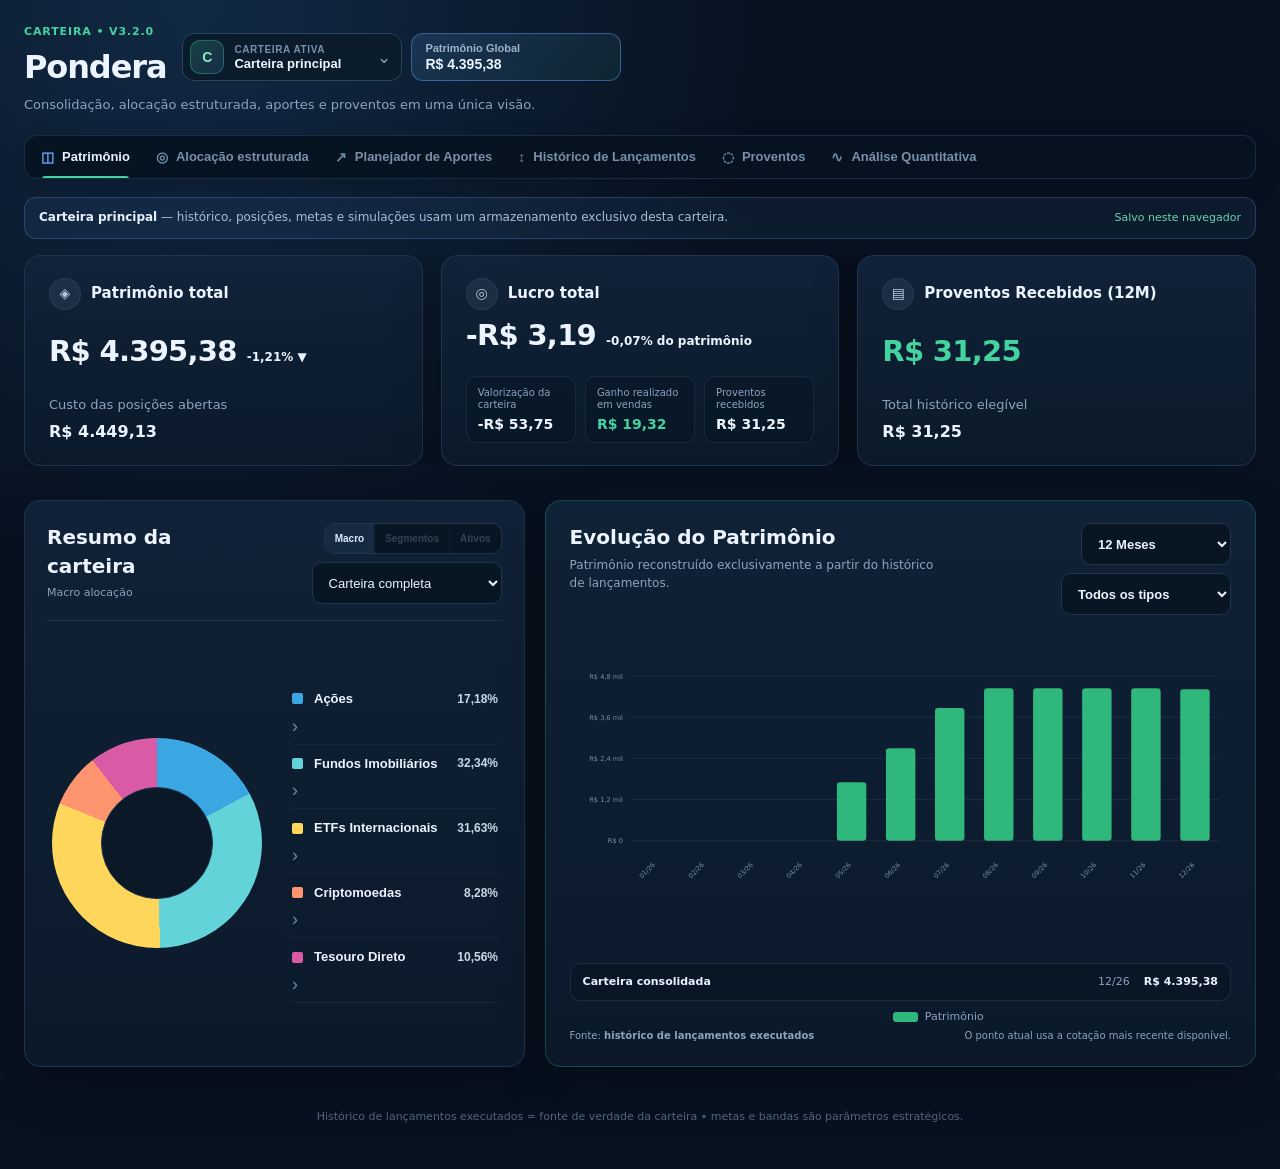
==== commit a483e4f0: "feat: refactor portfolio manager and atomic switching" ====
--- a/docs/index.html
+++ b/docs/index.html
@@ -1,5 +1,5 @@
 <!doctype html>
-<html lang="pt-BR">
+<html lang="pt-BR" data-pondera-runtime-state="booting">
 <head>
 <meta charset="utf-8"><meta name="viewport" content="width=device-width,initial-scale=1">
 <title>Pondera | Carteira</title>
@@ -15,17 +15,16 @@
 <link rel="stylesheet" href="v37-quantitative.css?v=37.1">
 <link rel="stylesheet" href="v38-quantitative.css?v=38.2">
 <link rel="stylesheet" href="v39-workspace.css?v=39.1">
-<link rel="stylesheet" href="v40-platform.css?v=40.0">
+<link rel="stylesheet" href="v40-platform.css?v=42.0">
 </head>
 <body>
 <main class="shell">
 <header class="topbar">
-  <div>
-    <div class="eyebrow">CARTEIRA • V3.1.0 LOCAL</div>
+  <div class="topbarBrandV40">
+    <div class="eyebrow">CARTEIRA • V3.2.0 LOCAL</div>
     <h1>Pondera</h1>
-    <p>Consolidação, alocação estruturada, aportes e proventos em uma única visão.</p>
   </div>
-  <button id="reset" class="ghost">Restaurar base</button>
+  <p class="topbarDescriptionV40">Consolidação, alocação estruturada, aportes e proventos em uma única visão.</p>
 </header>
 
 <section id="kpis" class="grid kpis"></section>
@@ -133,16 +132,17 @@
 
 <div id="globalTooltip" class="globalTooltip" role="tooltip" aria-hidden="true"></div>
 <script src="config.js?v=40.0"></script>
-<script src="core/finance-service.js?v=40.0"></script>
+<script src="core/finance-service.js?v=42.0"></script>
 <script src="core/supabase-repository.js?v=40.0"></script>
 <script src="core/portfolio-store.js?v=40.0"></script>
-<script src="core/local-portfolio-repository.js?v=40.1"></script>
-<script src="core/local-consolidation.js?v=40.1"></script>
+<script src="core/local-portfolio-repository.js?v=42.0"></script>
+<script src="core/local-consolidation.js?v=42.0"></script>
 <script src="app.js?v=12.2"></script>
 <script src="v13-core.js"></script>
 <script src="v13-tooltips.js?v=13.1"></script>
 <script src="v14.js"></script>
-<script src="v21.js?v=21.36"></script>
-<script src="v40-platform.js?v=40.1"></script>
+<script src="v42-runtime.js?v=42.0"></script>
+<script src="v21.js?v=21.42"></script>
+<script src="v40-platform.js?v=42.0"></script>
 </body>
 </html>
--- a/docs/v40-platform.css
+++ b/docs/v40-platform.css
@@ -1,4 +1,8 @@
-/* Pondera V3.0 — authentication and portfolio context */
+/* Pondera V3.2 — carteira local, consolidação e troca atômica de contexto */
+html:not([data-pondera-runtime-state="ready"]) .shell>:not(.topbar){visibility:hidden}
+html[data-pondera-runtime-state="error"] #ponderaRuntimeError{visibility:visible}
+html.ponderaPortfolioSwitching .shell>:not(.topbar){opacity:0;pointer-events:none}
+.shell>:not(.topbar){transition:opacity .12s ease}
 .ponderaAuthLocked>main.shell{visibility:hidden}
 .platformAuthV40{position:fixed;inset:0;z-index:10000;display:grid;place-items:center;padding:20px;background:radial-gradient(circle at 20% 15%,rgba(67,211,158,.12),transparent 35%),#071422;color:var(--text,#ecf6ff)}
 .platformAuthCardV40{width:min(440px,100%);padding:28px;border:1px solid #20344d;border-radius:18px;background:#0d2033;box-shadow:0 28px 80px rgba(0,0,0,.35)}
@@ -46,3 +50,18 @@
 .globalPositionsTableV40 td small{display:block;margin-top:2px;color:#7890aa}
 .globalEmptyV40{padding:16px;color:#8fa5bb;font-size:12px;text-align:center}
 @media(max-width:760px){.platformHeaderV40{align-items:stretch}.platformContextV40{width:100%}.platformHeaderActionsV40{width:100%}.platformUserV40{width:100%;order:2}.platformScopeBannerV40{align-items:flex-start;flex-direction:column}.platformAuthCardV40{padding:22px}.platformGlobalCardV40{padding:17px}.globalSelectionV40{grid-template-columns:1fr}.globalPortfolioOptionsV40,.globalStatsV40,.globalPortfolioGridV40{grid-template-columns:1fr}.globalAllocationRowV40{grid-template-columns:minmax(100px,1fr) minmax(90px,1.5fr) 50px}.globalAllocationRowV40 small{display:none}}
+
+.topbar{display:grid!important;grid-template-columns:auto minmax(0,1fr);align-items:center!important;justify-content:start!important;column-gap:16px!important;row-gap:6px!important}
+.topbarBrandV40{min-width:max-content}.topbarBrandV40 h1{margin:4px 0 0!important;font-size:32px!important}.topbarDescriptionV40{grid-column:1/-1;font-size:13px!important}
+.localPlatformHeaderV40{width:auto;margin:0!important;display:flex;align-items:center;gap:9px;min-width:0}
+.portfolioSwitcherV40,.globalPatrimonyTriggerV40{display:flex;align-items:center;min-height:48px;border:1px solid #29445f;border-radius:12px;background:#0a1b2c;color:#eff8ff;cursor:pointer;transition:border-color .15s ease,background .15s ease,transform .15s ease}
+.portfolioSwitcherV40:hover,.globalPatrimonyTriggerV40:hover{border-color:#456889;background:#10263b}.portfolioSwitcherV40:focus-visible,.globalPatrimonyTriggerV40:focus-visible,.portfolioManagerRowV40 button:focus-visible,.createPortfolioV40:focus-visible{outline:2px solid #69a7ff;outline-offset:2px}
+.portfolioSwitcherV40{gap:10px;min-width:220px;max-width:340px;padding:6px 10px 6px 7px;text-align:left}
+.portfolioAvatarV40{display:grid;place-items:center;flex:0 0 auto;width:34px;height:34px;border:1px solid rgba(67,211,158,.35);border-radius:10px;background:linear-gradient(145deg,rgba(67,211,158,.2),rgba(105,167,255,.14));color:#8be9c3;font-size:14px;font-weight:900}
+.portfolioSwitcherCopyV40{display:grid;gap:1px;min-width:0;flex:1}.portfolioSwitcherCopyV40 small{color:#7890aa;font-size:10px;font-weight:800;text-transform:uppercase;letter-spacing:.06em}.portfolioSwitcherCopyV40 strong{overflow:hidden;color:#eef7ff;font-size:13px;text-overflow:ellipsis;white-space:nowrap}.portfolioChevronV40{color:#8fa5bb;font-size:17px}
+.globalPatrimonyTriggerV40{display:grid;gap:1px;min-width:210px;padding:7px 13px;text-align:left;border-color:rgba(105,167,255,.43);background:linear-gradient(145deg,rgba(105,167,255,.15),rgba(67,211,158,.07))}.globalPatrimonyTriggerV40 span{color:#9db4ca;font-size:11px;font-weight:750}.globalPatrimonyTriggerV40 strong{color:#eaf5ff;font-size:14px;white-space:nowrap}
+.platformPortfolioManagerV40{max-width:none;max-height:none}.portfolioManagerCardV40{width:min(650px,calc(100vw - 28px));padding:24px}.portfolioManagerHeadV40{margin-bottom:8px}.portfolioManagerSectionV40{padding:14px 0}.portfolioManagerSectionV40+.portfolioManagerSectionV40{border-top:1px solid #20344d}.portfolioManagerSectionV40 h3{margin:0 0 9px;color:#b9c9d8;font-size:13px}.portfolioManagerListV40{display:grid;gap:8px}
+.portfolioManagerRowV40{display:grid;grid-template-columns:minmax(0,1fr) 44px;align-items:stretch;overflow:hidden;border:1px solid #29445f;border-radius:12px;background:#091827}.portfolioManagerRowV40.current{border-color:rgba(67,211,158,.42);background:linear-gradient(100deg,rgba(67,211,158,.1),rgba(13,32,51,.95))}.portfolioManagerSelectV40{display:flex;align-items:center;gap:11px;min-width:0;padding:11px;border:0;background:transparent;color:#eff8ff;text-align:left;cursor:pointer}.portfolioManagerSelectV40[aria-current=true]{cursor:default}.portfolioManagerRowCopyV40{display:grid;gap:3px;min-width:0;flex:1}.portfolioManagerRowCopyV40 strong{overflow:hidden;font-size:14px;text-overflow:ellipsis;white-space:nowrap}.portfolioManagerRowCopyV40 small{overflow:hidden;color:#849bb2;font-size:11px;text-overflow:ellipsis;white-space:nowrap}.currentPortfolioBadgeV40{padding:4px 7px;border-radius:999px;background:rgba(67,211,158,.13);color:#7ee5bc;font-size:10px;font-weight:850;text-transform:uppercase}.portfolioManagerEditV40{border:0;border-left:1px solid #29445f;background:transparent;color:#a8bfd5;font-size:17px;cursor:pointer}.portfolioManagerEditV40:hover{background:rgba(105,167,255,.09);color:#eaf5ff}
+.createPortfolioV40{display:flex;align-items:center;gap:9px;width:100%;padding:13px 4px;border:0;border-top:1px solid #20344d;background:transparent;color:#9fd6c2;font-size:13px;font-weight:850;text-align:left;cursor:pointer}.createPortfolioV40 span{font-size:20px;font-weight:400}.portfolioManagerEmptyV40{margin:0;padding:14px;border:1px dashed #29445f;border-radius:11px;color:#8198af;font-size:12px;text-align:center}
+
+@media(max-width:760px){.topbar{grid-template-columns:1fr!important}.topbarDescriptionV40{grid-column:1}.localPlatformHeaderV40{width:100%;align-items:stretch;flex-direction:column}.portfolioSwitcherV40,.globalPatrimonyTriggerV40{width:100%;max-width:none}.globalPatrimonyTriggerV40{min-width:0}.portfolioManagerCardV40{padding:18px}.portfolioManagerRowCopyV40 small{white-space:normal}}
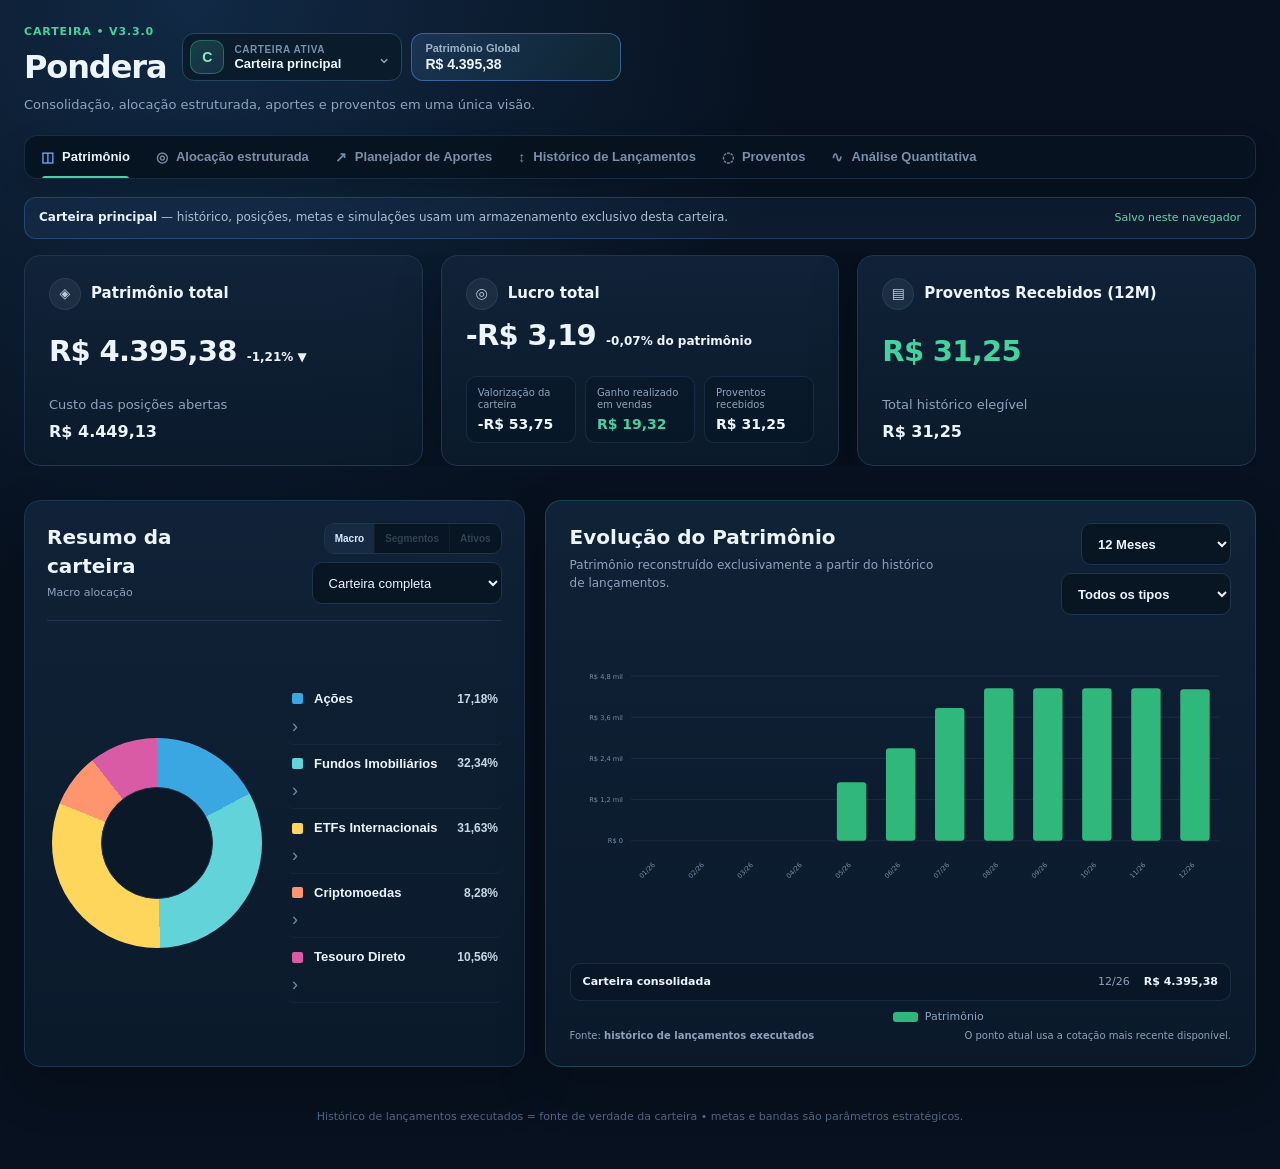
==== commit 9905daf1: "feat: add Tesouro Reserva automatic Selic accrual" ====
--- a/docs/index.html
+++ b/docs/index.html
@@ -21,7 +21,7 @@
 <main class="shell">
 <header class="topbar">
   <div class="topbarBrandV40">
-    <div class="eyebrow">CARTEIRA • V3.2.0 LOCAL</div>
+    <div class="eyebrow">CARTEIRA • V3.3.0</div>
     <h1>Pondera</h1>
   </div>
   <p class="topbarDescriptionV40">Consolidação, alocação estruturada, aportes e proventos em uma única visão.</p>
@@ -132,17 +132,18 @@
 
 <div id="globalTooltip" class="globalTooltip" role="tooltip" aria-hidden="true"></div>
 <script src="config.js?v=40.0"></script>
-<script src="core/finance-service.js?v=42.0"></script>
+<script src="core/finance-service.js?v=43.0"></script>
+<script src="core/treasury-reserve.js?v=43.0"></script>
 <script src="core/supabase-repository.js?v=40.0"></script>
 <script src="core/portfolio-store.js?v=40.0"></script>
-<script src="core/local-portfolio-repository.js?v=42.0"></script>
-<script src="core/local-consolidation.js?v=42.0"></script>
+<script src="core/local-portfolio-repository.js?v=43.0"></script>
+<script src="core/local-consolidation.js?v=43.0"></script>
 <script src="app.js?v=12.2"></script>
-<script src="v13-core.js"></script>
+<script src="v13-core.js?v=13.2"></script>
 <script src="v13-tooltips.js?v=13.1"></script>
 <script src="v14.js"></script>
 <script src="v42-runtime.js?v=42.0"></script>
-<script src="v21.js?v=21.42"></script>
-<script src="v40-platform.js?v=42.0"></script>
+<script src="v21.js?v=21.43"></script>
+<script src="v40-platform.js?v=43.0"></script>
 </body>
 </html>
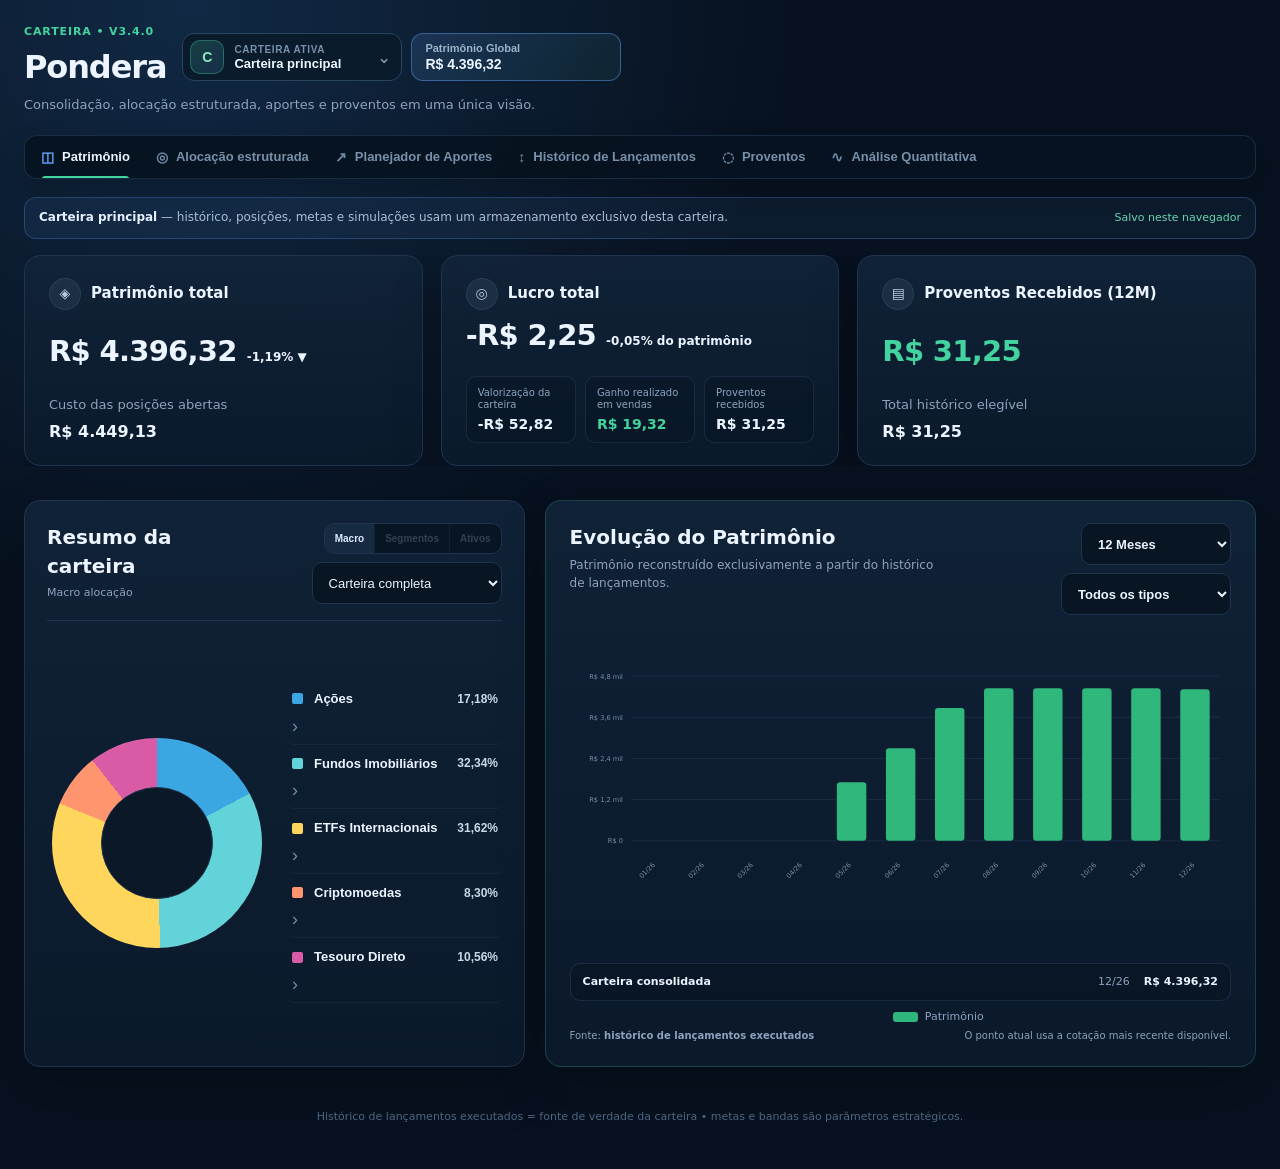
==== commit 2241c13c: "feat: stabilize allocation and automate B3 ETF prices" ====
--- a/docs/index.html
+++ b/docs/index.html
@@ -16,12 +16,13 @@
 <link rel="stylesheet" href="v38-quantitative.css?v=38.2">
 <link rel="stylesheet" href="v39-workspace.css?v=39.1">
 <link rel="stylesheet" href="v40-platform.css?v=42.0">
+<link rel="stylesheet" href="v43-allocation-market.css?v=43.1">
 </head>
 <body>
 <main class="shell">
 <header class="topbar">
   <div class="topbarBrandV40">
-    <div class="eyebrow">CARTEIRA • V3.3.0</div>
+    <div class="eyebrow">CARTEIRA • V3.4.0</div>
     <h1>Pondera</h1>
   </div>
   <p class="topbarDescriptionV40">Consolidação, alocação estruturada, aportes e proventos em uma única visão.</p>
@@ -132,18 +133,19 @@
 
 <div id="globalTooltip" class="globalTooltip" role="tooltip" aria-hidden="true"></div>
 <script src="config.js?v=40.0"></script>
-<script src="core/finance-service.js?v=43.0"></script>
-<script src="core/treasury-reserve.js?v=43.0"></script>
+<script src="core/finance-service.js?v=44.0"></script>
+<script src="core/treasury-reserve.js?v=44.0"></script>
 <script src="core/supabase-repository.js?v=40.0"></script>
 <script src="core/portfolio-store.js?v=40.0"></script>
-<script src="core/local-portfolio-repository.js?v=43.0"></script>
-<script src="core/local-consolidation.js?v=43.0"></script>
+<script src="core/local-portfolio-repository.js?v=44.0"></script>
+<script src="core/local-consolidation.js?v=44.0"></script>
 <script src="app.js?v=12.2"></script>
 <script src="v13-core.js?v=13.2"></script>
 <script src="v13-tooltips.js?v=13.1"></script>
 <script src="v14.js"></script>
 <script src="v42-runtime.js?v=42.0"></script>
-<script src="v21.js?v=21.43"></script>
-<script src="v40-platform.js?v=43.0"></script>
+<script src="v21.js?v=21.44"></script>
+<script src="v40-platform.js?v=44.0"></script>
+<script src="v43-allocation-market.js?v=43.1"></script>
 </body>
 </html>
--- a/docs/v43-allocation-market.css
+++ b/docs/v43-allocation-market.css
@@ -0,0 +1,15 @@
+/* Pondera V3.4 — ordem determinística, resiliência responsiva e diagnóstico de mercado */
+#tabMacroV22{min-width:0}
+#tabMacroV22>.tabIntroV22{order:-4}
+#tabMacroV22>#allocationPulseV26{order:-3}
+#tabMacroV22>#macroStageV28{order:-2}
+#tabMacroV22>#patrimonyMicroSummaryV22{order:-1}
+#tabMacroV22>.allocationHoldingsV23,#tabMacroV22>.holdingsCard{order:0;min-width:0;max-width:100%}
+#tabMacroV22 .classDashboardV18,#tabMacroV22 .classGridV18,#tabMacroV22 .assetsPaneV18,#tabMacroV22 .segmentsPaneV18,#tabMacroV22 .tableWrap{min-width:0;max-width:100%;box-sizing:border-box}
+#tabMacroV22 .classHeaderV18,#tabMacroV22 .paneTitleV18,#tabMacroV22 .allocationMacroHeaderV25{min-width:0}
+.marketAuditV43{display:grid;gap:16px;margin-top:18px;padding:18px;min-width:0}
+.marketAuditHeadV43{display:flex;align-items:flex-start;justify-content:space-between;gap:16px}.marketAuditHeadV43 span{color:#67d5ad;font-size:9px;font-weight:900;letter-spacing:.1em}.marketAuditHeadV43 h2{margin:4px 0;font-size:17px}.marketAuditHeadV43 p{margin:0;color:var(--muted);font-size:11px;line-height:1.45}.marketAuditHeadV43 button:disabled{opacity:.6;cursor:wait}
+.marketAuditStatsV43{display:grid;grid-template-columns:repeat(3,minmax(0,1fr));gap:10px}.marketAuditStatsV43 article{display:grid;gap:4px;padding:13px;border:1px solid var(--line);border-radius:11px;background:#081522}.marketAuditStatsV43 span,.marketAuditStatsV43 small{color:var(--muted);font-size:10px}.marketAuditStatsV43 strong{color:var(--text);font-size:15px}.marketAuditStatsV43 strong.good,.marketHealthyV43{color:#73e4b9}.marketAuditStatsV43 strong.warn{color:#f2b66d}
+.marketFailuresV43{border-top:1px solid var(--line);padding-top:12px;color:var(--muted);font-size:11px}.marketFailuresV43 summary{cursor:pointer;font-weight:800}.marketFailuresV43>div{display:grid;gap:5px;margin-top:10px}.marketFailuresV43 p{display:flex;justify-content:space-between;gap:12px;margin:0;padding:7px 9px;border-radius:8px;background:#081522}.marketFailuresV43 p strong{color:var(--text)}.marketFailuresV43 p span{text-align:right}.marketHealthyV43{margin:0;font-size:11px}
+@media(max-width:1180px){#tabMacroV22 .classGridV18{grid-template-columns:minmax(0,1fr)!important}#tabMacroV22 .segmentsPaneV18{border-left:0;border-top:1px solid rgba(32,52,77,.75)}#tabMacroV22 .assetsPaneV18>.tableWrap,#tabMacroV22 .segmentsPaneV18>.tableWrap{overflow-x:auto}}
+@media(max-width:720px){#tabMacroV22 .classHeaderV18,#tabMacroV22 .paneTitleV18,#tabMacroV22 .allocationMacroHeaderV25{align-items:stretch!important;flex-direction:column!important}#tabMacroV22 .classPillsV18,#tabMacroV22 .allocationMacroActionsV25{justify-content:flex-start!important}#tabMacroV22 .holdingsTitleV18{align-items:stretch!important;flex-direction:column!important}#tabMacroV22 .searchV18{width:100%;min-width:0}.marketAuditHeadV43{flex-direction:column}.marketAuditStatsV43{grid-template-columns:1fr}.marketFailuresV43 p{align-items:flex-start;flex-direction:column}.marketFailuresV43 p span{text-align:left}}
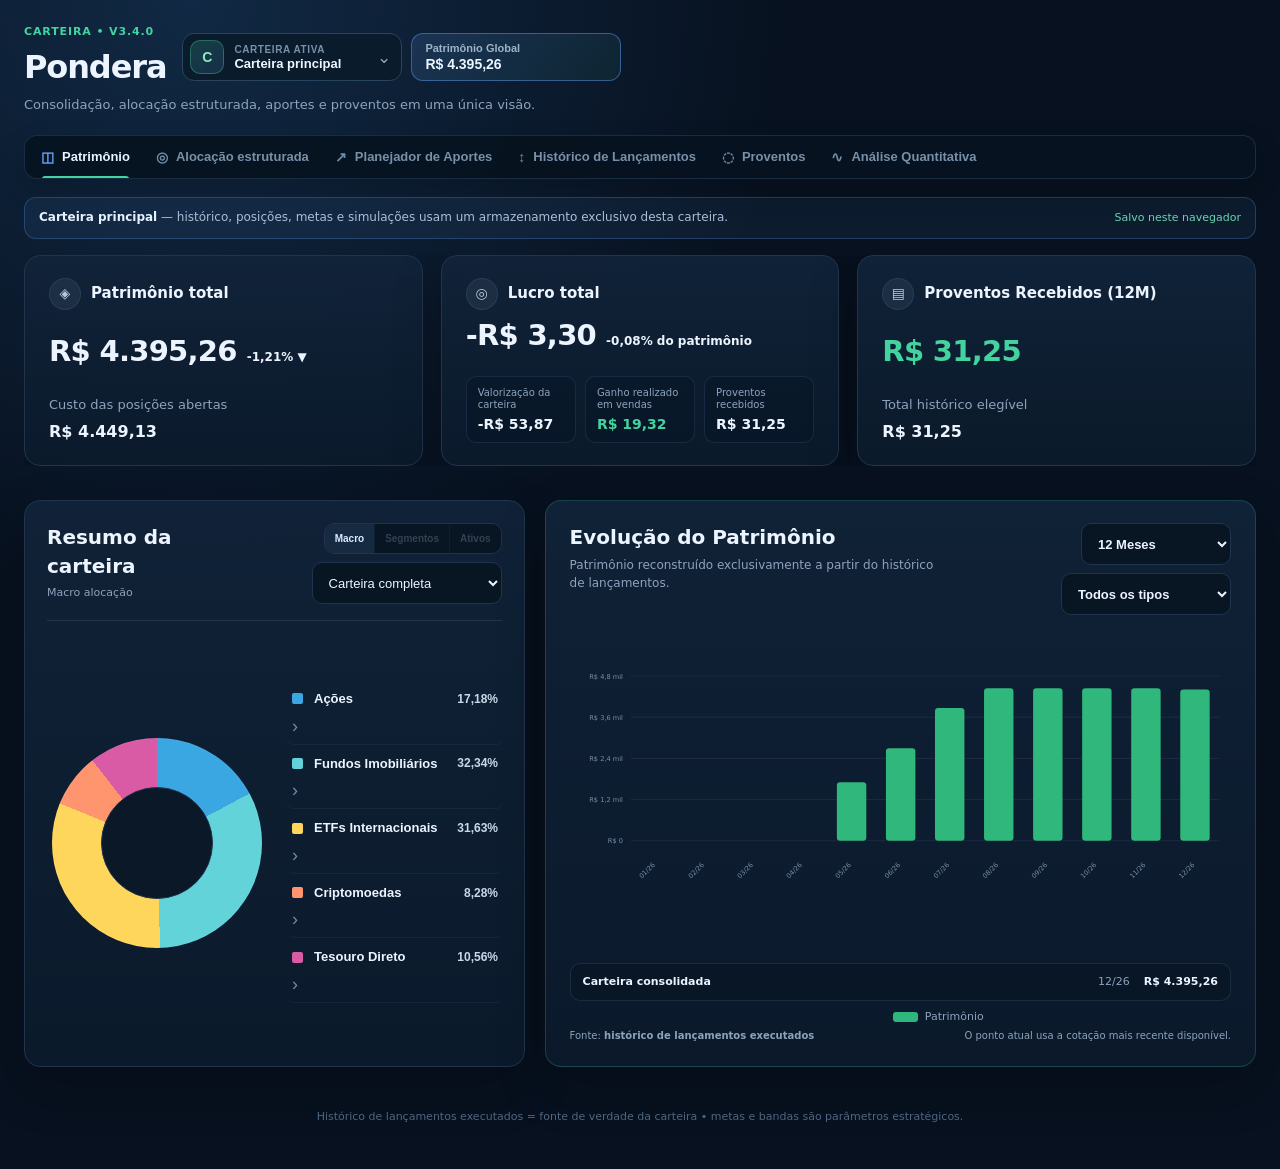
==== commit 8e389e35: "fix: mount quote health panel after quantitative tab" ====
--- a/docs/index.html
+++ b/docs/index.html
@@ -146,6 +146,6 @@
 <script src="v42-runtime.js?v=42.0"></script>
 <script src="v21.js?v=21.44"></script>
 <script src="v40-platform.js?v=44.0"></script>
-<script src="v43-allocation-market.js?v=43.1"></script>
+<script src="v43-allocation-market.js?v=43.2"></script>
 </body>
 </html>
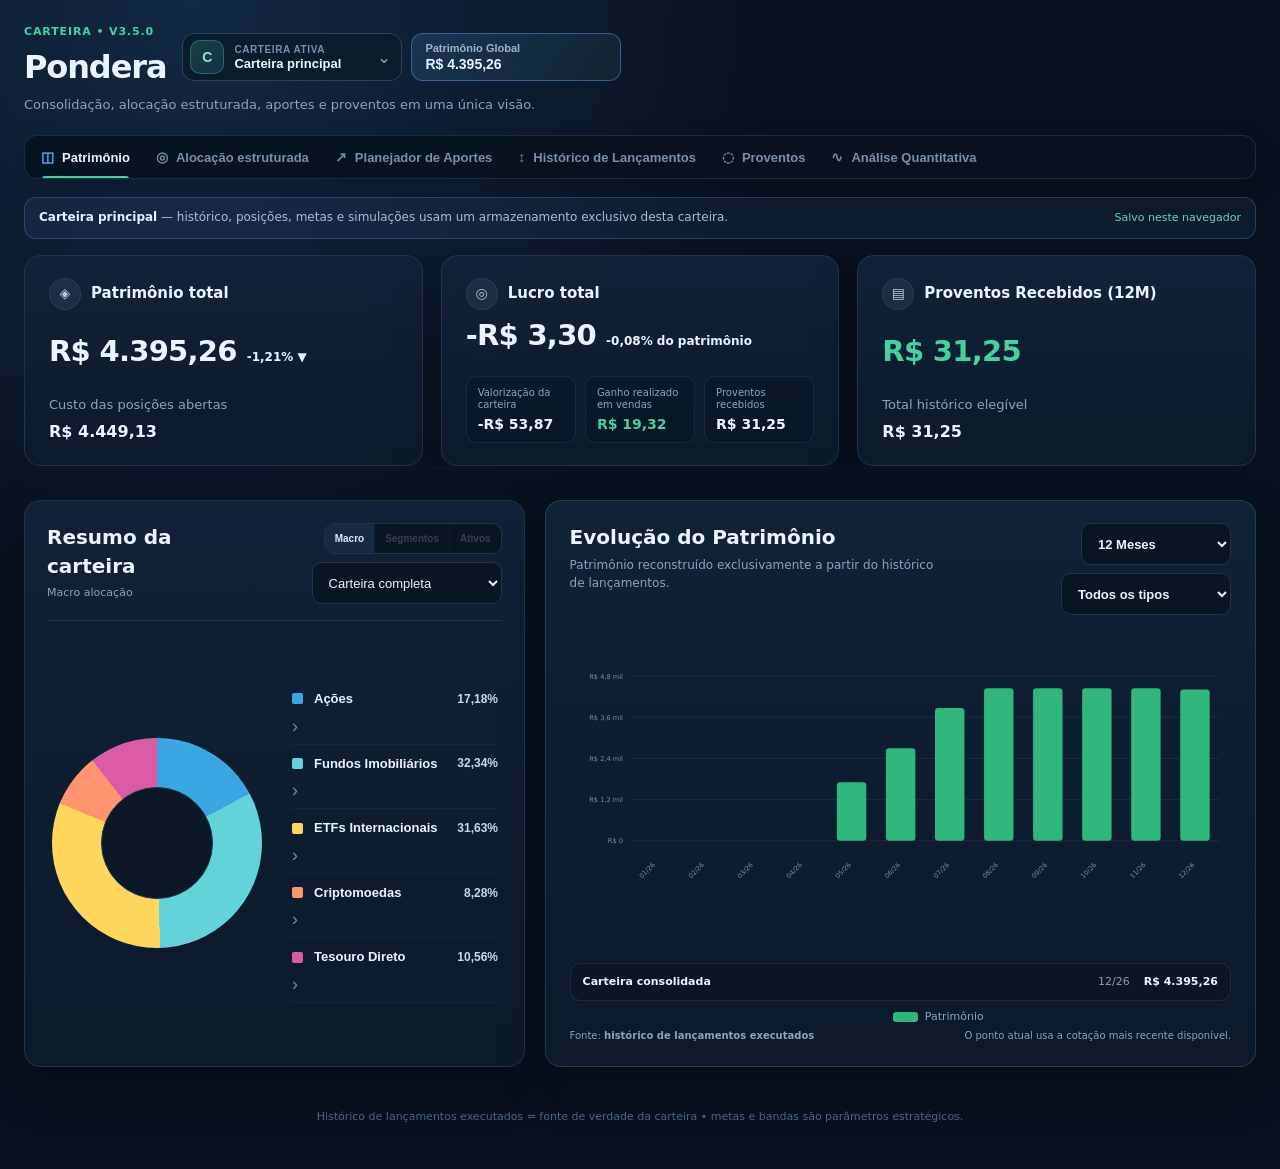
==== commit 24ed5e76: "feat: add multi-provider market data architecture" ====
--- a/docs/index.html
+++ b/docs/index.html
@@ -22,7 +22,7 @@
 <main class="shell">
 <header class="topbar">
   <div class="topbarBrandV40">
-    <div class="eyebrow">CARTEIRA • V3.4.0</div>
+    <div class="eyebrow">CARTEIRA • V3.5.0</div>
     <h1>Pondera</h1>
   </div>
   <p class="topbarDescriptionV40">Consolidação, alocação estruturada, aportes e proventos em uma única visão.</p>
@@ -144,7 +144,7 @@
 <script src="v13-tooltips.js?v=13.1"></script>
 <script src="v14.js"></script>
 <script src="v42-runtime.js?v=42.0"></script>
-<script src="v21.js?v=21.44"></script>
+<script src="v21.js?v=21.45"></script>
 <script src="v40-platform.js?v=44.0"></script>
 <script src="v43-allocation-market.js?v=43.2"></script>
 </body>
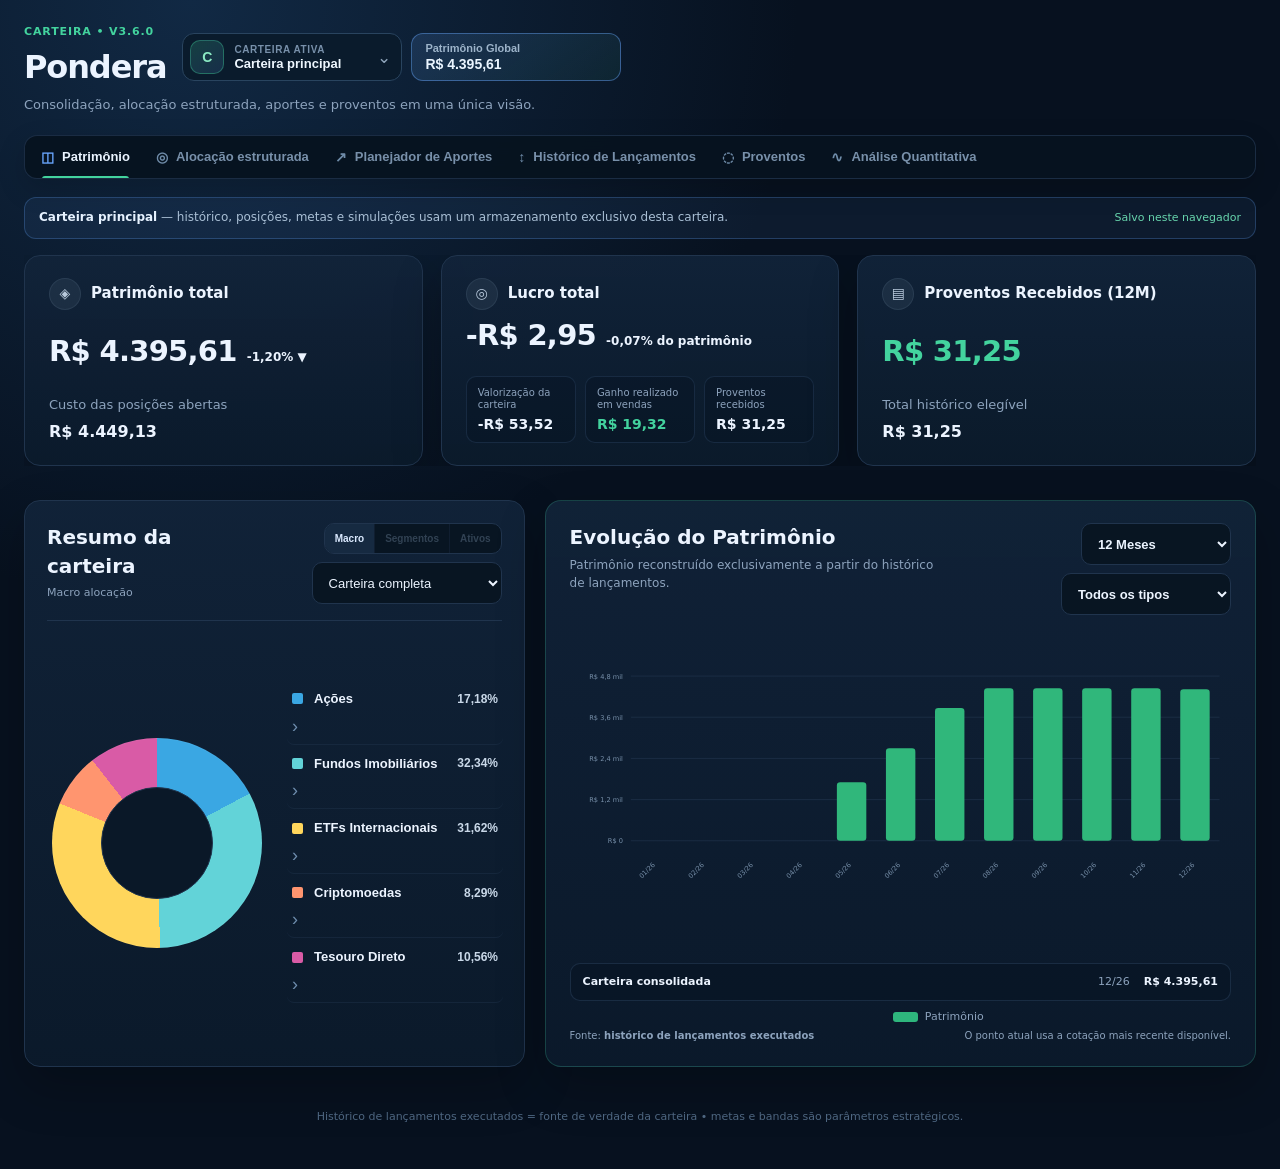
==== commit e7cbc922: "Release v3.6.0 quality and allocation audit" ====
--- a/docs/index.html
+++ b/docs/index.html
@@ -15,14 +15,14 @@
 <link rel="stylesheet" href="v37-quantitative.css?v=37.1">
 <link rel="stylesheet" href="v38-quantitative.css?v=38.2">
 <link rel="stylesheet" href="v39-workspace.css?v=39.1">
-<link rel="stylesheet" href="v40-platform.css?v=42.0">
-<link rel="stylesheet" href="v43-allocation-market.css?v=43.1">
+<link rel="stylesheet" href="v40-platform.css?v=45.0">
+<link rel="stylesheet" href="v43-allocation-market.css?v=43.2">
 </head>
 <body>
 <main class="shell">
 <header class="topbar">
   <div class="topbarBrandV40">
-    <div class="eyebrow">CARTEIRA • V3.5.0</div>
+    <div class="eyebrow">CARTEIRA • V3.6.0</div>
     <h1>Pondera</h1>
   </div>
   <p class="topbarDescriptionV40">Consolidação, alocação estruturada, aportes e proventos em uma única visão.</p>
@@ -137,15 +137,16 @@
 <script src="core/treasury-reserve.js?v=44.0"></script>
 <script src="core/supabase-repository.js?v=40.0"></script>
 <script src="core/portfolio-store.js?v=40.0"></script>
-<script src="core/local-portfolio-repository.js?v=44.0"></script>
-<script src="core/local-consolidation.js?v=44.0"></script>
+<script src="core/local-portfolio-repository.js?v=45.0"></script>
+<script src="core/local-consolidation.js?v=45.0"></script>
 <script src="app.js?v=12.2"></script>
 <script src="v13-core.js?v=13.2"></script>
 <script src="v13-tooltips.js?v=13.1"></script>
 <script src="v14.js"></script>
 <script src="v42-runtime.js?v=42.0"></script>
-<script src="v21.js?v=21.45"></script>
-<script src="v40-platform.js?v=44.0"></script>
-<script src="v43-allocation-market.js?v=43.2"></script>
+<script src="v21.js?v=21.46"></script>
+<script src="v40-platform.js?v=45.0"></script>
+<script src="v43-allocation-market.js?v=43.3"></script>
+<script src="v45-quality-audit.js?v=45.0"></script>
 </body>
 </html>
--- a/docs/v40-platform.css
+++ b/docs/v40-platform.css
@@ -1,8 +1,8 @@
 /* Pondera V3.2 — carteira local, consolidação e troca atômica de contexto */
 html:not([data-pondera-runtime-state="ready"]) .shell>:not(.topbar){visibility:hidden}
 html[data-pondera-runtime-state="error"] #ponderaRuntimeError{visibility:visible}
-html.ponderaPortfolioSwitching .shell>:not(.topbar){opacity:0;pointer-events:none}
-.shell>:not(.topbar){transition:opacity .12s ease}
+html.ponderaPortfolioSwitching .shell>:not(.topbar){opacity:1;pointer-events:none}
+.shell>:not(.topbar){transition:none}
 .ponderaAuthLocked>main.shell{visibility:hidden}
 .platformAuthV40{position:fixed;inset:0;z-index:10000;display:grid;place-items:center;padding:20px;background:radial-gradient(circle at 20% 15%,rgba(67,211,158,.12),transparent 35%),#071422;color:var(--text,#ecf6ff)}
 .platformAuthCardV40{width:min(440px,100%);padding:28px;border:1px solid #20344d;border-radius:18px;background:#0d2033;box-shadow:0 28px 80px rgba(0,0,0,.35)}
--- a/docs/v43-allocation-market.css
+++ b/docs/v43-allocation-market.css
@@ -1,15 +1,19 @@
-/* Pondera V3.4 — ordem determinística, resiliência responsiva e diagnóstico de mercado */
-#tabMacroV22{min-width:0}
-#tabMacroV22>.tabIntroV22{order:-4}
-#tabMacroV22>#allocationPulseV26{order:-3}
-#tabMacroV22>#macroStageV28{order:-2}
-#tabMacroV22>#patrimonyMicroSummaryV22{order:-1}
-#tabMacroV22>.allocationHoldingsV23,#tabMacroV22>.holdingsCard{order:0;min-width:0;max-width:100%}
+/* Pondera V3.6 — hierarquia imutável, resiliência responsiva e diagnóstico de mercado */
+#tabMacroV22{min-width:0;flex-direction:column!important}
+#tabMacroV22>*{order:50}
+#tabMacroV22>.tabIntroV22{order:0!important}
+#tabMacroV22>#allocationPulseV26{order:10!important}
+#tabMacroV22>#macroStageV28{order:20!important}
+#tabMacroV22>#patrimonyMicroSummaryV22{order:30!important}
+#tabMacroV22>.allocationHoldingsV23,#tabMacroV22>.holdingsCard{order:40!important;min-width:0;max-width:100%}
 #tabMacroV22 .classDashboardV18,#tabMacroV22 .classGridV18,#tabMacroV22 .assetsPaneV18,#tabMacroV22 .segmentsPaneV18,#tabMacroV22 .tableWrap{min-width:0;max-width:100%;box-sizing:border-box}
 #tabMacroV22 .classHeaderV18,#tabMacroV22 .paneTitleV18,#tabMacroV22 .allocationMacroHeaderV25{min-width:0}
 .marketAuditV43{display:grid;gap:16px;margin-top:18px;padding:18px;min-width:0}
 .marketAuditHeadV43{display:flex;align-items:flex-start;justify-content:space-between;gap:16px}.marketAuditHeadV43 span{color:#67d5ad;font-size:9px;font-weight:900;letter-spacing:.1em}.marketAuditHeadV43 h2{margin:4px 0;font-size:17px}.marketAuditHeadV43 p{margin:0;color:var(--muted);font-size:11px;line-height:1.45}.marketAuditHeadV43 button:disabled{opacity:.6;cursor:wait}
 .marketAuditStatsV43{display:grid;grid-template-columns:repeat(3,minmax(0,1fr));gap:10px}.marketAuditStatsV43 article{display:grid;gap:4px;padding:13px;border:1px solid var(--line);border-radius:11px;background:#081522}.marketAuditStatsV43 span,.marketAuditStatsV43 small{color:var(--muted);font-size:10px}.marketAuditStatsV43 strong{color:var(--text);font-size:15px}.marketAuditStatsV43 strong.good,.marketHealthyV43{color:#73e4b9}.marketAuditStatsV43 strong.warn{color:#f2b66d}
 .marketFailuresV43{border-top:1px solid var(--line);padding-top:12px;color:var(--muted);font-size:11px}.marketFailuresV43 summary{cursor:pointer;font-weight:800}.marketFailuresV43>div{display:grid;gap:5px;margin-top:10px}.marketFailuresV43 p{display:flex;justify-content:space-between;gap:12px;margin:0;padding:7px 9px;border-radius:8px;background:#081522}.marketFailuresV43 p strong{color:var(--text)}.marketFailuresV43 p span{text-align:right}.marketHealthyV43{margin:0;font-size:11px}
+.marketNoticeV43{margin:0;padding:10px 12px;border:1px solid rgba(242,182,109,.38);border-radius:9px;background:rgba(242,182,109,.08);color:#f3c88e;font-size:11px;line-height:1.45}.marketNoticeV43.error{border-color:rgba(255,143,155,.4);background:rgba(255,143,155,.08);color:#ffb3bc}
+#tabMacroV22 .card,#tabMacroV22 .classHeaderV18 strong,#tabMacroV22 .classHeaderV18 h3{overflow-wrap:anywhere}
+#tabMacroV22 .tableWrap{max-width:100%;overflow-x:auto;overscroll-behavior-inline:contain}
 @media(max-width:1180px){#tabMacroV22 .classGridV18{grid-template-columns:minmax(0,1fr)!important}#tabMacroV22 .segmentsPaneV18{border-left:0;border-top:1px solid rgba(32,52,77,.75)}#tabMacroV22 .assetsPaneV18>.tableWrap,#tabMacroV22 .segmentsPaneV18>.tableWrap{overflow-x:auto}}
 @media(max-width:720px){#tabMacroV22 .classHeaderV18,#tabMacroV22 .paneTitleV18,#tabMacroV22 .allocationMacroHeaderV25{align-items:stretch!important;flex-direction:column!important}#tabMacroV22 .classPillsV18,#tabMacroV22 .allocationMacroActionsV25{justify-content:flex-start!important}#tabMacroV22 .holdingsTitleV18{align-items:stretch!important;flex-direction:column!important}#tabMacroV22 .searchV18{width:100%;min-width:0}.marketAuditHeadV43{flex-direction:column}.marketAuditStatsV43{grid-template-columns:1fr}.marketFailuresV43 p{align-items:flex-start;flex-direction:column}.marketFailuresV43 p span{text-align:left}}
